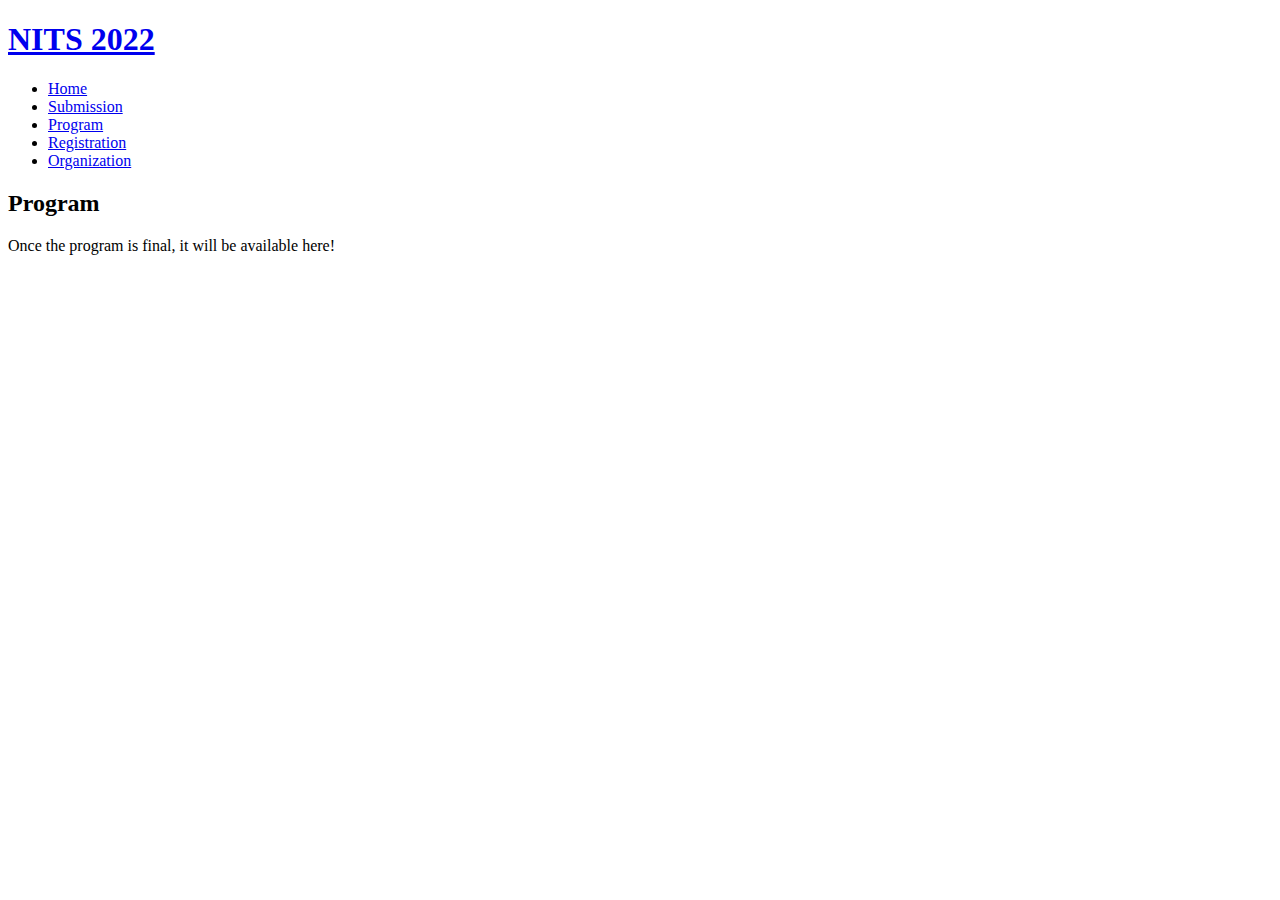
==== program.html @ 784de46d "Update before 1st email" ====
<!DOCTYPE HTML>
<!--
	Arcana by HTML5 UP
	html5up.net | @ajlkn
	Free for personal and commercial use under the CCA 3.0 license (html5up.net/license)
-->


<html>
	<head>
		<title>NITS 2022</title>
		<meta http-equiv="Cache-Control" content="no-cache, no-store, must-revalidate" />
		<meta http-equiv="Pragma" content="no-cache" />
		<meta http-equiv="Expires" content="0" />
		<meta charset="utf-8" />
		<meta name="viewport" content="width=device-width, initial-scale=1, user-scalable=no" />
		<link rel="stylesheet" href="assets/css/main.css" />
		<link rel="icon" href="favicon.ico" type="image/x-icon" />
		<link rel="shortcut icon" href="favicon.ico" type="image/x-icon" />
	</head>
	<body class="is-preload">
		<div id="page-wrapper">

			<!-- Header -->
				<div id="header">

					<!-- Logo -->
						<h1><a href="index.html" id="logo">NITS 2022</a></h1>

					<!-- Nav -->
					<nav id="nav">
							<ul>
								<li><a href="index.html">Home</a></li>
								<li><a href="submission.html">Submission</a></li>
								<li class="current"><a href="program.html">Program</a></li>
								<li><a href="registration.html">Registration</a></li>
								<li><a href="organization.html">Organization</a></li>
							</ul>
						</nav>

				</div>

			<!-- Main -->
				<section class="wrapper style1">
					<div class="container">
						<div id="content">

							<!-- Content -->

								<article>
									<header>
										<h2>Program</h2>
									</header>
									
									<p>Once the program is final, it will be available here!</p>
								</article>

						</div>
					</div>
				</section>

		<!-- Scripts -->
			<script src="assets/js/jquery.min.js"></script>
			<script src="assets/js/jquery.dropotron.min.js"></script>
			<script src="assets/js/browser.min.js"></script>
			<script src="assets/js/breakpoints.min.js"></script>
			<script src="assets/js/util.js"></script>
			<script src="assets/js/main.js"></script>

	</body>
</html>
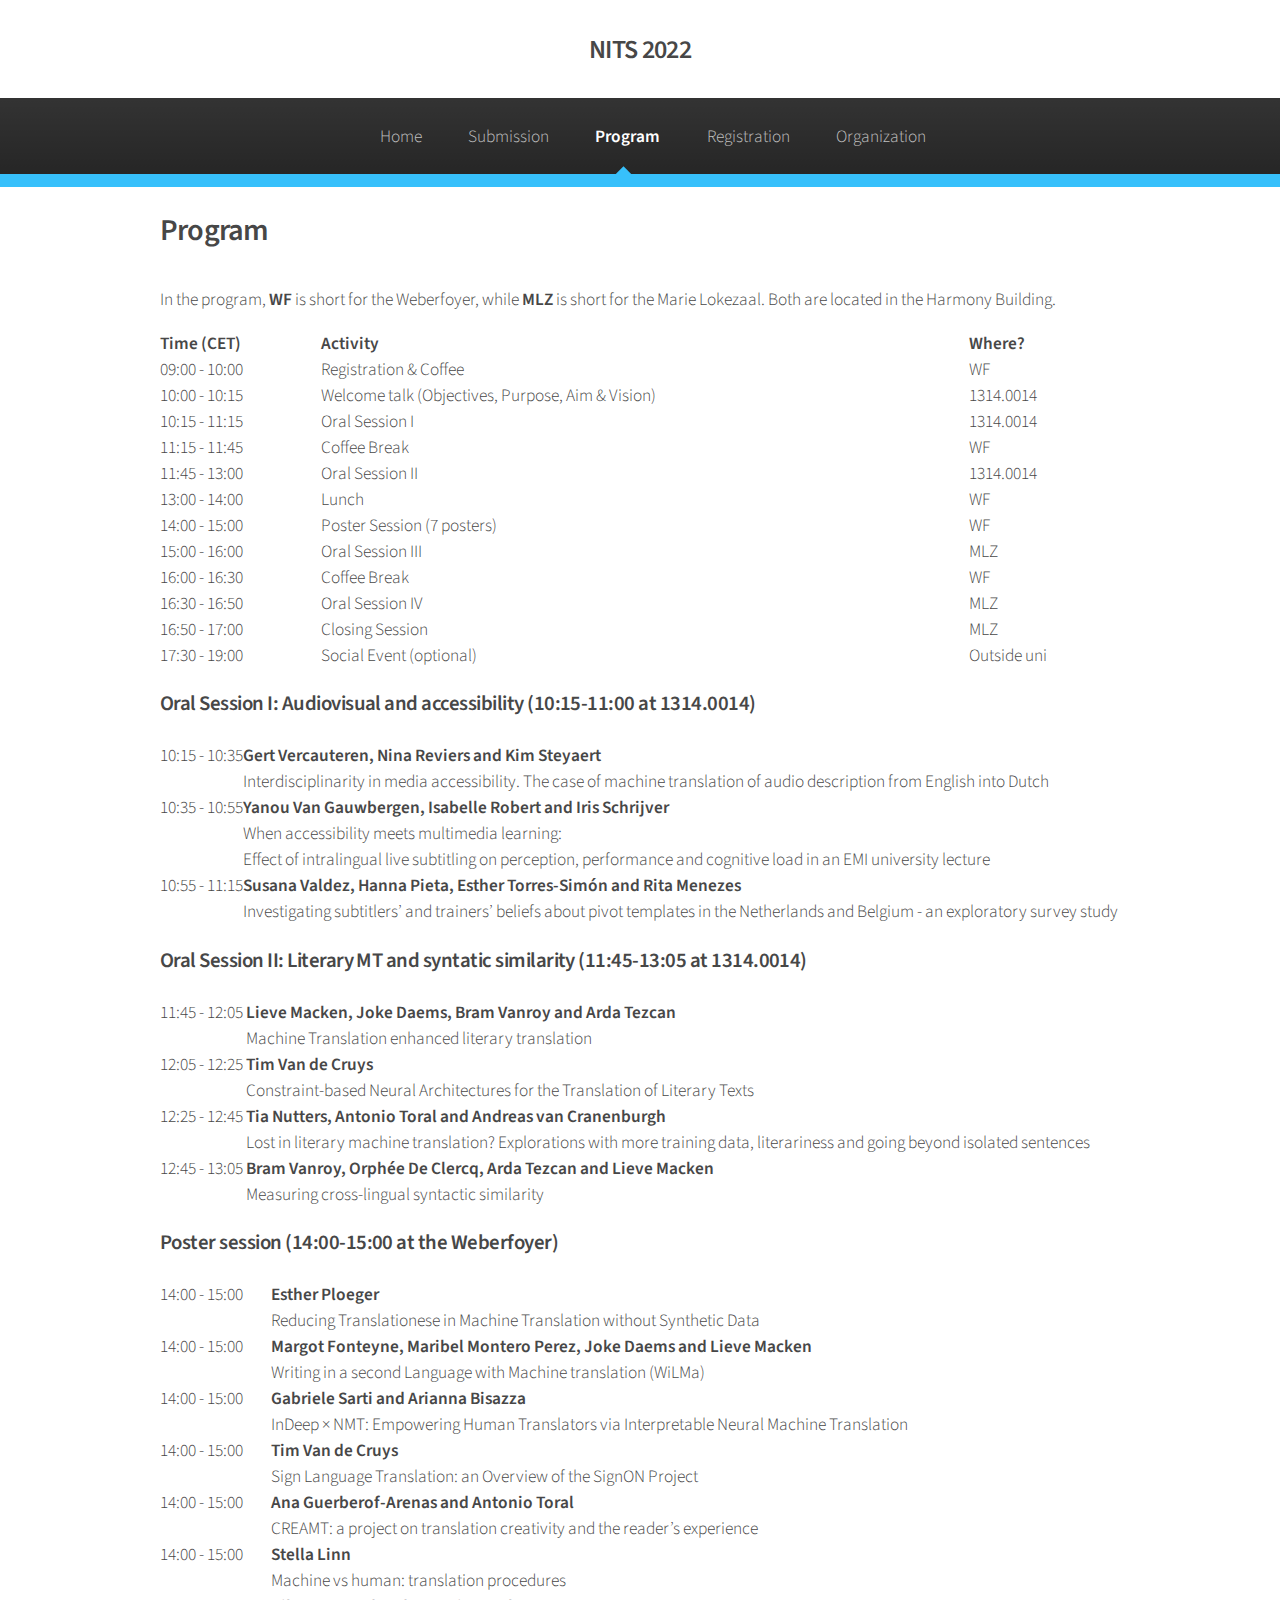
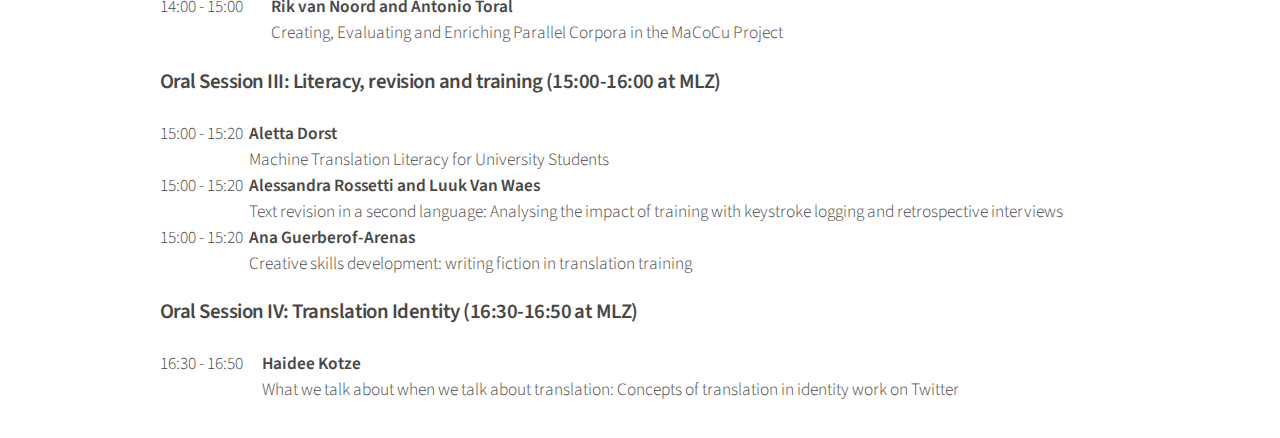
==== commit 7daf08ad: "Added more detailed program" ====
--- a/program.html
+++ b/program.html
@@ -52,7 +52,280 @@
 										<h2>Program</h2>
 									</header>
 									
-									<p>Once the program is final, it will be available here!</p>
+									<p>In the program, <b>WF</b> is short for the Weberfoyer, while <b>MLZ</b> is short for the Marie Lokezaal. Both are located in the Harmony Building.</p>
+									
+									<table>
+									
+									<tr>
+									<td><b>Time (CET)</b></td>
+									<td><b>Activity</b></td>
+									<td><b>Where?</b></td>
+									</tr>
+									
+									<tr>
+									<td>09:00 - 10:00</td>
+									<td>Registration & Coffee</td>
+									<td>WF</td>
+									</tr>
+									
+									<tr>
+									<td>10:00 - 10:15</td>
+									<td>Welcome talk (Objectives, Purpose, Aim & Vision)</td>
+									<td>1314.0014</td>
+									</tr>
+									
+									<tr>
+									<td>10:15 - 11:15</td>
+									<td>Oral Session I</td>
+									<td>1314.0014</td>
+									</tr>
+									
+									<tr>
+									<td>11:15 - 11:45</td>
+									<td>Coffee Break</td>
+									<td>WF</td>
+									</tr>
+									
+									<tr>
+									<td>11:45 - 13:00</td>
+									<td>Oral Session II</td>
+									<td>1314.0014</td>
+									</tr>
+
+									<tr>
+									<td>13:00 - 14:00</td>
+									<td>Lunch</td>
+									<td>WF</td>
+									</tr>
+									
+									<tr>
+									<td>14:00 - 15:00</td>
+									<td>Poster Session (7 posters)</td>
+									<td>WF</td>
+									</tr>
+									
+									<tr>
+									<td>15:00 - 16:00</td>
+									<td>Oral Session III</td>
+									<td>MLZ</td>
+									</tr>
+
+									<tr>
+									<td>16:00 - 16:30</td>
+									<td>Coffee Break</td>
+									<td>WF</td>
+									</tr>
+									
+									<tr>
+									<td>16:30 - 16:50</td>
+									<td>Oral Session IV</td>
+									<td>MLZ</td>
+									</tr>
+									
+									<tr>
+									<td>16:50 - 17:00</td>
+									<td>Closing Session</td>
+									<td>MLZ</td>
+									</tr>
+									
+									<tr>
+									<td>17:30 - 19:00</td>
+									<td>Social Event (optional)</td>
+									<td>Outside uni</td>
+									</tr>
+																																					
+									</table>
+									
+									<h3>Oral Session I: Audiovisual and accessibility (10:15-11:00 at 1314.0014)</h3>
+									<table>
+									
+									<tr>
+									<td>10:15 - 10:35</td>
+									<td><b>Gert Vercauteren, Nina Reviers and Kim Steyaert</b><br>
+									Interdisciplinarity in media accessibility. The case of machine translation of audio description from English into Dutch</td>
+									</tr>
+									
+									<tr>
+									<td>10:35 - 10:55</td>
+									<td>
+									<b>Yanou Van Gauwbergen, Isabelle Robert and Iris Schrijver</b>
+									<br>
+									When accessibility meets multimedia learning:<br> Effect of intralingual live subtitling on perception, performance and cognitive load in an EMI university lecture
+									</td>
+									</tr>
+									
+									<tr>
+									<td>10:55 - 11:15</td>
+									<td>
+									 <b>Susana Valdez, Hanna Pieta, Esther Torres-Simón and Rita Menezes</b>
+									<br>
+									 Investigating subtitlers’ and trainers’ beliefs about pivot templates in the Netherlands and Belgium - an exploratory survey study
+									</td>
+									</tr>
+									
+									</table>
+									
+									<h3>Oral Session II: Literary MT and syntatic similarity (11:45-13:05 at 1314.0014)</h3>
+									
+									<table>
+									
+								    <tr>
+									<td>11:45 - 12:05</td>
+									<td>
+									 <b>Lieve Macken, Joke Daems, Bram Vanroy and Arda Tezcan</b>
+									<br>
+									Machine Translation enhanced literary translation
+									</td>
+									</tr>
+									
+									<tr>
+									<td>12:05 - 12:25</td>
+									<td>
+									<b>Tim Van de Cruys</b>
+									<br>
+									Constraint-based Neural Architectures for the Translation of Literary Texts
+									</td>
+									</tr>									
+									
+									
+									<tr>
+									<td>12:25 - 12:45</td>
+									<td>
+									<b>Tia Nutters, Antonio Toral and Andreas van Cranenburgh</b>
+									<br>
+									Lost in literary machine translation? Explorations with more training data, literariness and going beyond isolated sentences
+									</td>
+									</tr>
+									
+									
+									<tr>
+									<td>12:45 - 13:05</td>
+									<td>
+									<b>Bram Vanroy, Orphée De Clercq, Arda Tezcan and Lieve Macken</b>
+									<br>
+									 Measuring cross-lingual syntactic similarity
+									</td>
+									</tr>
+									
+									</table>
+									
+									<h3>Poster session (14:00-15:00 at the Weberfoyer)</h3>
+									
+									<table>
+									
+									<tr>
+									<td>14:00 - 15:00</td>
+									<td>
+									<b>Esther Ploeger</b>
+									<br>
+									Reducing Translationese in Machine Translation without Synthetic Data
+									</td>
+									</tr>
+									
+									<tr>
+									<td>14:00 - 15:00</td>
+									<td>
+									<b>Margot Fonteyne, Maribel Montero Perez, Joke Daems and Lieve Macken</b>
+									<br>
+									Writing in a second Language with Machine translation (WiLMa)
+									</td>
+									</tr>
+									
+									<tr>
+									<td>14:00 - 15:00</td>
+									<td>
+									<b>Gabriele Sarti and Arianna Bisazza</b>
+									<br>
+									 InDeep × NMT: Empowering Human Translators via Interpretable Neural Machine Translation
+									</td>
+									</tr>
+									
+									<tr>
+									<td>14:00 - 15:00</td>
+									<td>
+									<b> Tim Van de Cruys</b>
+									<br>
+									Sign Language Translation: an Overview of the SignON Project
+									</td>
+									</tr>
+									
+									<tr>
+									<td>14:00 - 15:00</td>
+									<td>
+									<b>Ana Guerberof-Arenas and Antonio Toral</b>
+									<br>
+									 CREAMT: a project on translation creativity and the reader’s experience
+									</td>
+									</tr>
+									
+									<tr>
+									<td>14:00 - 15:00</td>
+									<td>
+									<b>Stella Linn</b>
+									<br>
+									 Machine vs human: translation procedures
+									</td>
+									</tr>
+									
+									<tr>
+									<td>14:00 - 15:00</td>
+									<td>
+									<b>Rik van Noord and Antonio Toral</b>
+									<br>
+									Creating, Evaluating and Enriching Parallel Corpora in the MaCoCu Project
+									</td>
+									</tr>
+									
+									</table>
+									
+									<h3>Oral Session III: Literacy, revision and training (15:00-16:00 at MLZ)</h3>
+									
+									<table>
+									
+									<tr>
+									<td>15:00 - 15:20</td>
+									<td>
+									<b>Aletta Dorst</b>
+									<br>
+									 Machine Translation Literacy for University Students
+									</td>
+									</tr>
+									
+									<tr>
+									<td>15:00 - 15:20</td>
+									<td>
+									<b>Alessandra Rossetti and Luuk Van Waes</b>
+									<br>
+									Text revision in a second language: Analysing the impact of training with keystroke logging and retrospective interviews
+									</td>
+									</tr>
+									
+									<tr>
+									<td>15:00 - 15:20</td>
+									<td>
+									<b> Ana Guerberof-Arenas</b>
+									<br>
+									Creative skills development: writing fiction in translation training
+									</td>
+									</tr>
+									
+									
+									</table>
+									
+									<h3>Oral Session IV: Translation Identity (16:30-16:50 at MLZ)</h3>
+									
+									<table>
+									
+									<tr>
+									<td>16:30 - 16:50</td>
+									<td>
+									<b>Haidee Kotze</b>
+									<br>
+									What we talk about when we talk about translation: Concepts of translation in identity work on Twitter
+									</td>
+									</tr>
+									
+									</table>
 								</article>
 
 						</div>
--- a/assets/css/main.css
+++ b/assets/css/main.css
@@ -0,0 +1,3370 @@
+@import url("fontawesome-all.min.css");
+@import url("https://fonts.googleapis.com/css?family=Source+Sans+Pro:300,300italic,600,600italic");
+
+/*
+	Arcana by HTML5 UP
+	html5up.net | @ajlkn
+	Free for personal and commercial use under the CCA 3.0 license (html5up.net/license)
+*/
+
+html, body, div, span, applet, object,
+iframe, h1, h2, h3, h4, h5, h6, p, blockquote,
+pre, a, abbr, acronym, address, big, cite,
+code, del, dfn, em, img, ins, kbd, q, s, samp,
+small, strike, strong, sub, sup, tt, var, b,
+u, i, center, dl, dt, dd, ol, ul, li, fieldset,
+form, label, legend, table, caption, tbody,
+tfoot, thead, tr, th, article, aside,
+canvas, details, embed, figure, figcaption,
+footer, header, hgroup, menu, nav, output, ruby,
+section, summary, time, mark, audio, video {
+	margin: 0;
+	padding: 0;
+	border: 0;
+	font-size: 100%;
+	font: inherit;
+	vertical-align: baseline;}
+
+td{
+	margin: 0;
+	padding: 0;
+	border: 0;
+	font-size: 100%;
+	font: inherit;
+	text-align: left;
+}
+
+article, aside, details, figcaption, figure,
+footer, header, hgroup, menu, nav, section {
+	display: block;}
+
+body {
+	line-height: 1;
+}
+
+ol, ul {
+	list-style: none;
+}
+
+blockquote, q {
+	quotes: none;
+}
+
+	blockquote:before, blockquote:after, q:before, q:after {
+		content: '';
+		content: none;
+	}
+
+table {
+	border-collapse: collapse;
+	border-spacing: 0;
+}
+
+body {
+	-webkit-text-size-adjust: none;
+}
+
+mark {
+	background-color: transparent;
+	color: inherit;
+}
+
+input::-moz-focus-inner {
+	border: 0;
+	padding: 0;
+}
+
+input, select, textarea {
+	-moz-appearance: none;
+	-webkit-appearance: none;
+	-ms-appearance: none;
+	appearance: none;
+}
+
+/* Basic */
+
+	html {
+		box-sizing: border-box;
+	}
+
+	*, *:before, *:after {
+		box-sizing: inherit;
+	}
+
+	body {
+		background: #f7f7f7 url("images/bg01.png");
+	}
+
+		body.is-preload *, body.is-preload *:before, body.is-preload *:after {
+			-moz-animation: none !important;
+			-webkit-animation: none !important;
+			-ms-animation: none !important;
+			animation: none !important;
+			-moz-transition: none !important;
+			-webkit-transition: none !important;
+			-ms-transition: none !important;
+			transition: none !important;
+		}
+
+	body, input, select, textarea {
+		color: #474747;
+		font-family: 'Source Sans Pro', sans-serif;
+		font-size: 16pt;
+		font-weight: 300;
+		line-height: 1.65em;
+	}
+
+	a {
+		-moz-transition: color 0.2s ease-in-out, border-color 0.2s ease-in-out, opacity 0.2s ease-in-out;
+		-webkit-transition: color 0.2s ease-in-out, border-color 0.2s ease-in-out, opacity 0.2s ease-in-out;
+		-ms-transition: color 0.2s ease-in-out, border-color 0.2s ease-in-out, opacity 0.2s ease-in-out;
+		transition: color 0.2s ease-in-out, border-color 0.2s ease-in-out, opacity 0.2s ease-in-out;
+		color: #37c0fb;
+		text-decoration: none;
+		border-bottom: dotted 1px;
+	}
+
+		a:hover {
+			color: #37c0fb;
+			border-bottom-color: transparent;
+		}
+
+	strong, b {
+		font-weight: 600;
+	}
+
+	em, i {
+		font-style: italic;
+	}
+
+	p, ul, ol, dl, table, blockquote {
+		margin: 0 0 1em 0;
+	}
+
+	h1, h2, h3, h4, h5, h6 {
+		color: inherit;
+		font-weight: 600;
+		line-height: 1.75em;
+		margin-bottom: 1em;
+	}
+
+		h1 a, h2 a, h3 a, h4 a, h5 a, h6 a {
+			color: inherit;
+			text-decoration: none;
+		}
+
+		h1 em, h2 em, h3 em, h4 em, h5 em, h6 em {
+			font-style: normal;
+			font-weight: 300;
+		}
+
+	h2 {
+		font-size: 1.75em;
+		letter-spacing: -0.025em;
+	}
+
+	h3 {
+		font-size: 1.2em;
+		letter-spacing: -0.025em;
+	}
+
+	sub {
+		font-size: 0.8em;
+		position: relative;
+		top: 0.5em;
+	}
+
+	sup {
+		font-size: 0.8em;
+		position: relative;
+		top: -0.5em;
+	}
+
+	hr {
+		border-top: solid 1px #e0e0e0;
+		border: 0;
+		margin-bottom: 1.5em;
+	}
+
+	blockquote {
+		border-left: solid 0.5em #e0e0e0;
+		font-style: italic;
+		padding: 1em 0 1em 2em;
+	}
+
+/* Container */
+
+	.container {
+		margin: 0 auto;
+		max-width: 100%;
+		width: 1400px;
+	}
+
+		@media screen and (max-width: 1680px) {
+
+			.container {
+				width: 1200px;
+			}
+
+		}
+
+		@media screen and (max-width: 1280px) {
+
+			.container {
+				width: 960px;
+			}
+
+		}
+
+		@media screen and (max-width: 980px) {
+
+			.container {
+				width: 95%;
+			}
+
+		}
+
+		@media screen and (max-width: 840px) {
+
+			.container {
+				width: 95%;
+			}
+
+		}
+
+		@media screen and (max-width: 736px) {
+
+			.container {
+				width: 90%;
+			}
+
+		}
+
+		@media screen and (max-width: 480px) {
+
+			.container {
+				width: 100%;
+			}
+
+		}
+
+/* Row */
+
+	.row {
+		display: flex;
+		flex-wrap: wrap;
+		box-sizing: border-box;
+		align-items: stretch;
+	}
+
+		.row > * {
+			box-sizing: border-box;
+		}
+
+		.row.gtr-uniform > * > :last-child {
+			margin-bottom: 0;
+		}
+
+		.row.aln-left {
+			justify-content: flex-start;
+		}
+
+		.row.aln-center {
+			justify-content: center;
+		}
+
+		.row.aln-right {
+			justify-content: flex-end;
+		}
+
+		.row.aln-top {
+			align-items: flex-start;
+		}
+
+		.row.aln-middle {
+			align-items: center;
+		}
+
+		.row.aln-bottom {
+			align-items: flex-end;
+		}
+
+		.row > .imp {
+			order: -1;
+		}
+
+		.row > .col-1 {
+			width: 8.33333%;
+		}
+
+		.row > .off-1 {
+			margin-left: 8.33333%;
+		}
+
+		.row > .col-2 {
+			width: 16.66667%;
+		}
+
+		.row > .off-2 {
+			margin-left: 16.66667%;
+		}
+
+		.row > .col-3 {
+			width: 25%;
+		}
+
+		.row > .off-3 {
+			margin-left: 25%;
+		}
+
+		.row > .col-4 {
+			width: 33.33333%;
+		}
+
+		.row > .off-4 {
+			margin-left: 33.33333%;
+		}
+
+		.row > .col-5 {
+			width: 41.66667%;
+		}
+
+		.row > .off-5 {
+			margin-left: 41.66667%;
+		}
+
+		.row > .col-6 {
+			width: 50%;
+		}
+
+		.row > .off-6 {
+			margin-left: 50%;
+		}
+
+		.row > .col-7 {
+			width: 58.33333%;
+		}
+
+		.row > .off-7 {
+			margin-left: 58.33333%;
+		}
+
+		.row > .col-8 {
+			width: 66.66667%;
+		}
+
+		.row > .off-8 {
+			margin-left: 66.66667%;
+		}
+
+		.row > .col-9 {
+			width: 75%;
+		}
+
+		.row > .off-9 {
+			margin-left: 75%;
+		}
+
+		.row > .col-10 {
+			width: 83.33333%;
+		}
+
+		.row > .off-10 {
+			margin-left: 83.33333%;
+		}
+
+		.row > .col-11 {
+			width: 91.66667%;
+		}
+
+		.row > .off-11 {
+			margin-left: 91.66667%;
+		}
+
+		.row > .col-12 {
+			width: 100%;
+		}
+
+		.row > .off-12 {
+			margin-left: 100%;
+		}
+
+		.row.gtr-0 {
+			margin-top: 0px;
+			margin-left: 0px;
+		}
+
+			.row.gtr-0 > * {
+				padding: 0px 0 0 0px;
+			}
+
+			.row.gtr-0.gtr-uniform {
+				margin-top: 0px;
+			}
+
+				.row.gtr-0.gtr-uniform > * {
+					padding-top: 0px;
+				}
+
+		.row.gtr-25 {
+			margin-top: -12.5px;
+			margin-left: -12.5px;
+		}
+
+			.row.gtr-25 > * {
+				padding: 12.5px 0 0 12.5px;
+			}
+
+			.row.gtr-25.gtr-uniform {
+				margin-top: -12.5px;
+			}
+
+				.row.gtr-25.gtr-uniform > * {
+					padding-top: 12.5px;
+				}
+
+		.row.gtr-50 {
+			margin-top: -25px;
+			margin-left: -25px;
+		}
+
+			.row.gtr-50 > * {
+				padding: 25px 0 0 25px;
+			}
+
+			.row.gtr-50.gtr-uniform {
+				margin-top: -25px;
+			}
+
+				.row.gtr-50.gtr-uniform > * {
+					padding-top: 25px;
+				}
+
+		.row {
+			margin-top: -50px;
+			margin-left: -50px;
+		}
+
+			.row > * {
+				padding: 50px 0 0 50px;
+			}
+
+			.row.gtr-uniform {
+				margin-top: -50px;
+			}
+
+				.row.gtr-uniform > * {
+					padding-top: 50px;
+				}
+
+		.row.gtr-150 {
+			margin-top: -75px;
+			margin-left: -75px;
+		}
+
+			.row.gtr-150 > * {
+				padding: 75px 0 0 75px;
+			}
+
+			.row.gtr-150.gtr-uniform {
+				margin-top: -75px;
+			}
+
+				.row.gtr-150.gtr-uniform > * {
+					padding-top: 75px;
+				}
+
+		.row.gtr-200 {
+			margin-top: -100px;
+			margin-left: -100px;
+		}
+
+			.row.gtr-200 > * {
+				padding: 100px 0 0 100px;
+			}
+
+			.row.gtr-200.gtr-uniform {
+				margin-top: -100px;
+			}
+
+				.row.gtr-200.gtr-uniform > * {
+					padding-top: 100px;
+				}
+
+		@media screen and (max-width: 1680px) {
+
+			.row {
+				display: flex;
+				flex-wrap: wrap;
+				box-sizing: border-box;
+				align-items: stretch;
+			}
+
+				.row > * {
+					box-sizing: border-box;
+				}
+
+				.row.gtr-uniform > * > :last-child {
+					margin-bottom: 0;
+				}
+
+				.row.aln-left {
+					justify-content: flex-start;
+				}
+
+				.row.aln-center {
+					justify-content: center;
+				}
+
+				.row.aln-right {
+					justify-content: flex-end;
+				}
+
+				.row.aln-top {
+					align-items: flex-start;
+				}
+
+				.row.aln-middle {
+					align-items: center;
+				}
+
+				.row.aln-bottom {
+					align-items: flex-end;
+				}
+
+				.row > .imp-wide {
+					order: -1;
+				}
+
+				.row > .col-1-wide {
+					width: 8.33333%;
+				}
+
+				.row > .off-1-wide {
+					margin-left: 8.33333%;
+				}
+
+				.row > .col-2-wide {
+					width: 16.66667%;
+				}
+
+				.row > .off-2-wide {
+					margin-left: 16.66667%;
+				}
+
+				.row > .col-3-wide {
+					width: 25%;
+				}
+
+				.row > .off-3-wide {
+					margin-left: 25%;
+				}
+
+				.row > .col-4-wide {
+					width: 33.33333%;
+				}
+
+				.row > .off-4-wide {
+					margin-left: 33.33333%;
+				}
+
+				.row > .col-5-wide {
+					width: 41.66667%;
+				}
+
+				.row > .off-5-wide {
+					margin-left: 41.66667%;
+				}
+
+				.row > .col-6-wide {
+					width: 50%;
+				}
+
+				.row > .off-6-wide {
+					margin-left: 50%;
+				}
+
+				.row > .col-7-wide {
+					width: 58.33333%;
+				}
+
+				.row > .off-7-wide {
+					margin-left: 58.33333%;
+				}
+
+				.row > .col-8-wide {
+					width: 66.66667%;
+				}
+
+				.row > .off-8-wide {
+					margin-left: 66.66667%;
+				}
+
+				.row > .col-9-wide {
+					width: 75%;
+				}
+
+				.row > .off-9-wide {
+					margin-left: 75%;
+				}
+
+				.row > .col-10-wide {
+					width: 83.33333%;
+				}
+
+				.row > .off-10-wide {
+					margin-left: 83.33333%;
+				}
+
+				.row > .col-11-wide {
+					width: 91.66667%;
+				}
+
+				.row > .off-11-wide {
+					margin-left: 91.66667%;
+				}
+
+				.row > .col-12-wide {
+					width: 100%;
+				}
+
+				.row > .off-12-wide {
+					margin-left: 100%;
+				}
+
+				.row.gtr-0 {
+					margin-top: 0px;
+					margin-left: 0px;
+				}
+
+					.row.gtr-0 > * {
+						padding: 0px 0 0 0px;
+					}
+
+					.row.gtr-0.gtr-uniform {
+						margin-top: 0px;
+					}
+
+						.row.gtr-0.gtr-uniform > * {
+							padding-top: 0px;
+						}
+
+				.row.gtr-25 {
+					margin-top: -10px;
+					margin-left: -10px;
+				}
+
+					.row.gtr-25 > * {
+						padding: 10px 0 0 10px;
+					}
+
+					.row.gtr-25.gtr-uniform {
+						margin-top: -10px;
+					}
+
+						.row.gtr-25.gtr-uniform > * {
+							padding-top: 10px;
+						}
+
+				.row.gtr-50 {
+					margin-top: -20px;
+					margin-left: -20px;
+				}
+
+					.row.gtr-50 > * {
+						padding: 20px 0 0 20px;
+					}
+
+					.row.gtr-50.gtr-uniform {
+						margin-top: -20px;
+					}
+
+						.row.gtr-50.gtr-uniform > * {
+							padding-top: 20px;
+						}
+
+				.row {
+					margin-top: -40px;
+					margin-left: -40px;
+				}
+
+					.row > * {
+						padding: 40px 0 0 40px;
+					}
+
+					.row.gtr-uniform {
+						margin-top: -40px;
+					}
+
+						.row.gtr-uniform > * {
+							padding-top: 40px;
+						}
+
+				.row.gtr-150 {
+					margin-top: -60px;
+					margin-left: -60px;
+				}
+
+					.row.gtr-150 > * {
+						padding: 60px 0 0 60px;
+					}
+
+					.row.gtr-150.gtr-uniform {
+						margin-top: -60px;
+					}
+
+						.row.gtr-150.gtr-uniform > * {
+							padding-top: 60px;
+						}
+
+				.row.gtr-200 {
+					margin-top: -80px;
+					margin-left: -80px;
+				}
+
+					.row.gtr-200 > * {
+						padding: 80px 0 0 80px;
+					}
+
+					.row.gtr-200.gtr-uniform {
+						margin-top: -80px;
+					}
+
+						.row.gtr-200.gtr-uniform > * {
+							padding-top: 80px;
+						}
+
+		}
+
+		@media screen and (max-width: 1280px) {
+
+			.row {
+				display: flex;
+				flex-wrap: wrap;
+				box-sizing: border-box;
+				align-items: stretch;
+			}
+
+				.row > * {
+					box-sizing: border-box;
+				}
+
+				.row.gtr-uniform > * > :last-child {
+					margin-bottom: 0;
+				}
+
+				.row.aln-left {
+					justify-content: flex-start;
+				}
+
+				.row.aln-center {
+					justify-content: center;
+				}
+
+				.row.aln-right {
+					justify-content: flex-end;
+				}
+
+				.row.aln-top {
+					align-items: flex-start;
+				}
+
+				.row.aln-middle {
+					align-items: center;
+				}
+
+				.row.aln-bottom {
+					align-items: flex-end;
+				}
+
+				.row > .imp-normal {
+					order: -1;
+				}
+
+				.row > .col-1-normal {
+					width: 8.33333%;
+				}
+
+				.row > .off-1-normal {
+					margin-left: 8.33333%;
+				}
+
+				.row > .col-2-normal {
+					width: 16.66667%;
+				}
+
+				.row > .off-2-normal {
+					margin-left: 16.66667%;
+				}
+
+				.row > .col-3-normal {
+					width: 25%;
+				}
+
+				.row > .off-3-normal {
+					margin-left: 25%;
+				}
+
+				.row > .col-4-normal {
+					width: 33.33333%;
+				}
+
+				.row > .off-4-normal {
+					margin-left: 33.33333%;
+				}
+
+				.row > .col-5-normal {
+					width: 41.66667%;
+				}
+
+				.row > .off-5-normal {
+					margin-left: 41.66667%;
+				}
+
+				.row > .col-6-normal {
+					width: 50%;
+				}
+
+				.row > .off-6-normal {
+					margin-left: 50%;
+				}
+
+				.row > .col-7-normal {
+					width: 58.33333%;
+				}
+
+				.row > .off-7-normal {
+					margin-left: 58.33333%;
+				}
+
+				.row > .col-8-normal {
+					width: 66.66667%;
+				}
+
+				.row > .off-8-normal {
+					margin-left: 66.66667%;
+				}
+
+				.row > .col-9-normal {
+					width: 75%;
+				}
+
+				.row > .off-9-normal {
+					margin-left: 75%;
+				}
+
+				.row > .col-10-normal {
+					width: 83.33333%;
+				}
+
+				.row > .off-10-normal {
+					margin-left: 83.33333%;
+				}
+
+				.row > .col-11-normal {
+					width: 91.66667%;
+				}
+
+				.row > .off-11-normal {
+					margin-left: 91.66667%;
+				}
+
+				.row > .col-12-normal {
+					width: 100%;
+				}
+
+				.row > .off-12-normal {
+					margin-left: 100%;
+				}
+
+				.row.gtr-0 {
+					margin-top: 0px;
+					margin-left: 0px;
+				}
+
+					.row.gtr-0 > * {
+						padding: 0px 0 0 0px;
+					}
+
+					.row.gtr-0.gtr-uniform {
+						margin-top: 0px;
+					}
+
+						.row.gtr-0.gtr-uniform > * {
+							padding-top: 0px;
+						}
+
+				.row.gtr-25 {
+					margin-top: -7.5px;
+					margin-left: -7.5px;
+				}
+
+					.row.gtr-25 > * {
+						padding: 7.5px 0 0 7.5px;
+					}
+
+					.row.gtr-25.gtr-uniform {
+						margin-top: -7.5px;
+					}
+
+						.row.gtr-25.gtr-uniform > * {
+							padding-top: 7.5px;
+						}
+
+				.row.gtr-50 {
+					margin-top: -15px;
+					margin-left: -15px;
+				}
+
+					.row.gtr-50 > * {
+						padding: 15px 0 0 15px;
+					}
+
+					.row.gtr-50.gtr-uniform {
+						margin-top: -15px;
+					}
+
+						.row.gtr-50.gtr-uniform > * {
+							padding-top: 15px;
+						}
+
+				.row {
+					margin-top: -30px;
+					margin-left: -30px;
+				}
+
+					.row > * {
+						padding: 30px 0 0 30px;
+					}
+
+					.row.gtr-uniform {
+						margin-top: -30px;
+					}
+
+						.row.gtr-uniform > * {
+							padding-top: 30px;
+						}
+
+				.row.gtr-150 {
+					margin-top: -45px;
+					margin-left: -45px;
+				}
+
+					.row.gtr-150 > * {
+						padding: 45px 0 0 45px;
+					}
+
+					.row.gtr-150.gtr-uniform {
+						margin-top: -45px;
+					}
+
+						.row.gtr-150.gtr-uniform > * {
+							padding-top: 45px;
+						}
+
+				.row.gtr-200 {
+					margin-top: -60px;
+					margin-left: -60px;
+				}
+
+					.row.gtr-200 > * {
+						padding: 60px 0 0 60px;
+					}
+
+					.row.gtr-200.gtr-uniform {
+						margin-top: -60px;
+					}
+
+						.row.gtr-200.gtr-uniform > * {
+							padding-top: 60px;
+						}
+
+		}
+
+		@media screen and (max-width: 980px) {
+
+			.row {
+				display: flex;
+				flex-wrap: wrap;
+				box-sizing: border-box;
+				align-items: stretch;
+			}
+
+				.row > * {
+					box-sizing: border-box;
+				}
+
+				.row.gtr-uniform > * > :last-child {
+					margin-bottom: 0;
+				}
+
+				.row.aln-left {
+					justify-content: flex-start;
+				}
+
+				.row.aln-center {
+					justify-content: center;
+				}
+
+				.row.aln-right {
+					justify-content: flex-end;
+				}
+
+				.row.aln-top {
+					align-items: flex-start;
+				}
+
+				.row.aln-middle {
+					align-items: center;
+				}
+
+				.row.aln-bottom {
+					align-items: flex-end;
+				}
+
+				.row > .imp-narrow {
+					order: -1;
+				}
+
+				.row > .col-1-narrow {
+					width: 8.33333%;
+				}
+
+				.row > .off-1-narrow {
+					margin-left: 8.33333%;
+				}
+
+				.row > .col-2-narrow {
+					width: 16.66667%;
+				}
+
+				.row > .off-2-narrow {
+					margin-left: 16.66667%;
+				}
+
+				.row > .col-3-narrow {
+					width: 25%;
+				}
+
+				.row > .off-3-narrow {
+					margin-left: 25%;
+				}
+
+				.row > .col-4-narrow {
+					width: 33.33333%;
+				}
+
+				.row > .off-4-narrow {
+					margin-left: 33.33333%;
+				}
+
+				.row > .col-5-narrow {
+					width: 41.66667%;
+				}
+
+				.row > .off-5-narrow {
+					margin-left: 41.66667%;
+				}
+
+				.row > .col-6-narrow {
+					width: 50%;
+				}
+
+				.row > .off-6-narrow {
+					margin-left: 50%;
+				}
+
+				.row > .col-7-narrow {
+					width: 58.33333%;
+				}
+
+				.row > .off-7-narrow {
+					margin-left: 58.33333%;
+				}
+
+				.row > .col-8-narrow {
+					width: 66.66667%;
+				}
+
+				.row > .off-8-narrow {
+					margin-left: 66.66667%;
+				}
+
+				.row > .col-9-narrow {
+					width: 75%;
+				}
+
+				.row > .off-9-narrow {
+					margin-left: 75%;
+				}
+
+				.row > .col-10-narrow {
+					width: 83.33333%;
+				}
+
+				.row > .off-10-narrow {
+					margin-left: 83.33333%;
+				}
+
+				.row > .col-11-narrow {
+					width: 91.66667%;
+				}
+
+				.row > .off-11-narrow {
+					margin-left: 91.66667%;
+				}
+
+				.row > .col-12-narrow {
+					width: 100%;
+				}
+
+				.row > .off-12-narrow {
+					margin-left: 100%;
+				}
+
+				.row.gtr-0 {
+					margin-top: 0px;
+					margin-left: 0px;
+				}
+
+					.row.gtr-0 > * {
+						padding: 0px 0 0 0px;
+					}
+
+					.row.gtr-0.gtr-uniform {
+						margin-top: 0px;
+					}
+
+						.row.gtr-0.gtr-uniform > * {
+							padding-top: 0px;
+						}
+
+				.row.gtr-25 {
+					margin-top: -7.5px;
+					margin-left: -7.5px;
+				}
+
+					.row.gtr-25 > * {
+						padding: 7.5px 0 0 7.5px;
+					}
+
+					.row.gtr-25.gtr-uniform {
+						margin-top: -7.5px;
+					}
+
+						.row.gtr-25.gtr-uniform > * {
+							padding-top: 7.5px;
+						}
+
+				.row.gtr-50 {
+					margin-top: -15px;
+					margin-left: -15px;
+				}
+
+					.row.gtr-50 > * {
+						padding: 15px 0 0 15px;
+					}
+
+					.row.gtr-50.gtr-uniform {
+						margin-top: -15px;
+					}
+
+						.row.gtr-50.gtr-uniform > * {
+							padding-top: 15px;
+						}
+
+				.row {
+					margin-top: -30px;
+					margin-left: -30px;
+				}
+
+					.row > * {
+						padding: 30px 0 0 30px;
+					}
+
+					.row.gtr-uniform {
+						margin-top: -30px;
+					}
+
+						.row.gtr-uniform > * {
+							padding-top: 30px;
+						}
+
+				.row.gtr-150 {
+					margin-top: -45px;
+					margin-left: -45px;
+				}
+
+					.row.gtr-150 > * {
+						padding: 45px 0 0 45px;
+					}
+
+					.row.gtr-150.gtr-uniform {
+						margin-top: -45px;
+					}
+
+						.row.gtr-150.gtr-uniform > * {
+							padding-top: 45px;
+						}
+
+				.row.gtr-200 {
+					margin-top: -60px;
+					margin-left: -60px;
+				}
+
+					.row.gtr-200 > * {
+						padding: 60px 0 0 60px;
+					}
+
+					.row.gtr-200.gtr-uniform {
+						margin-top: -60px;
+					}
+
+						.row.gtr-200.gtr-uniform > * {
+							padding-top: 60px;
+						}
+
+		}
+
+		@media screen and (max-width: 840px) {
+
+			.row {
+				display: flex;
+				flex-wrap: wrap;
+				box-sizing: border-box;
+				align-items: stretch;
+			}
+
+				.row > * {
+					box-sizing: border-box;
+				}
+
+				.row.gtr-uniform > * > :last-child {
+					margin-bottom: 0;
+				}
+
+				.row.aln-left {
+					justify-content: flex-start;
+				}
+
+				.row.aln-center {
+					justify-content: center;
+				}
+
+				.row.aln-right {
+					justify-content: flex-end;
+				}
+
+				.row.aln-top {
+					align-items: flex-start;
+				}
+
+				.row.aln-middle {
+					align-items: center;
+				}
+
+				.row.aln-bottom {
+					align-items: flex-end;
+				}
+
+				.row > .imp-narrower {
+					order: -1;
+				}
+
+				.row > .col-1-narrower {
+					width: 8.33333%;
+				}
+
+				.row > .off-1-narrower {
+					margin-left: 8.33333%;
+				}
+
+				.row > .col-2-narrower {
+					width: 16.66667%;
+				}
+
+				.row > .off-2-narrower {
+					margin-left: 16.66667%;
+				}
+
+				.row > .col-3-narrower {
+					width: 25%;
+				}
+
+				.row > .off-3-narrower {
+					margin-left: 25%;
+				}
+
+				.row > .col-4-narrower {
+					width: 33.33333%;
+				}
+
+				.row > .off-4-narrower {
+					margin-left: 33.33333%;
+				}
+
+				.row > .col-5-narrower {
+					width: 41.66667%;
+				}
+
+				.row > .off-5-narrower {
+					margin-left: 41.66667%;
+				}
+
+				.row > .col-6-narrower {
+					width: 50%;
+				}
+
+				.row > .off-6-narrower {
+					margin-left: 50%;
+				}
+
+				.row > .col-7-narrower {
+					width: 58.33333%;
+				}
+
+				.row > .off-7-narrower {
+					margin-left: 58.33333%;
+				}
+
+				.row > .col-8-narrower {
+					width: 66.66667%;
+				}
+
+				.row > .off-8-narrower {
+					margin-left: 66.66667%;
+				}
+
+				.row > .col-9-narrower {
+					width: 75%;
+				}
+
+				.row > .off-9-narrower {
+					margin-left: 75%;
+				}
+
+				.row > .col-10-narrower {
+					width: 83.33333%;
+				}
+
+				.row > .off-10-narrower {
+					margin-left: 83.33333%;
+				}
+
+				.row > .col-11-narrower {
+					width: 91.66667%;
+				}
+
+				.row > .off-11-narrower {
+					margin-left: 91.66667%;
+				}
+
+				.row > .col-12-narrower {
+					width: 100%;
+				}
+
+				.row > .off-12-narrower {
+					margin-left: 100%;
+				}
+
+				.row.gtr-0 {
+					margin-top: 0px;
+					margin-left: 0px;
+				}
+
+					.row.gtr-0 > * {
+						padding: 0px 0 0 0px;
+					}
+
+					.row.gtr-0.gtr-uniform {
+						margin-top: 0px;
+					}
+
+						.row.gtr-0.gtr-uniform > * {
+							padding-top: 0px;
+						}
+
+				.row.gtr-25 {
+					margin-top: -7.5px;
+					margin-left: -7.5px;
+				}
+
+					.row.gtr-25 > * {
+						padding: 7.5px 0 0 7.5px;
+					}
+
+					.row.gtr-25.gtr-uniform {
+						margin-top: -7.5px;
+					}
+
+						.row.gtr-25.gtr-uniform > * {
+							padding-top: 7.5px;
+						}
+
+				.row.gtr-50 {
+					margin-top: -15px;
+					margin-left: -15px;
+				}
+
+					.row.gtr-50 > * {
+						padding: 15px 0 0 15px;
+					}
+
+					.row.gtr-50.gtr-uniform {
+						margin-top: -15px;
+					}
+
+						.row.gtr-50.gtr-uniform > * {
+							padding-top: 15px;
+						}
+
+				.row {
+					margin-top: -30px;
+					margin-left: -30px;
+				}
+
+					.row > * {
+						padding: 30px 0 0 30px;
+					}
+
+					.row.gtr-uniform {
+						margin-top: -30px;
+					}
+
+						.row.gtr-uniform > * {
+							padding-top: 30px;
+						}
+
+				.row.gtr-150 {
+					margin-top: -45px;
+					margin-left: -45px;
+				}
+
+					.row.gtr-150 > * {
+						padding: 45px 0 0 45px;
+					}
+
+					.row.gtr-150.gtr-uniform {
+						margin-top: -45px;
+					}
+
+						.row.gtr-150.gtr-uniform > * {
+							padding-top: 45px;
+						}
+
+				.row.gtr-200 {
+					margin-top: -60px;
+					margin-left: -60px;
+				}
+
+					.row.gtr-200 > * {
+						padding: 60px 0 0 60px;
+					}
+
+					.row.gtr-200.gtr-uniform {
+						margin-top: -60px;
+					}
+
+						.row.gtr-200.gtr-uniform > * {
+							padding-top: 60px;
+						}
+
+		}
+
+		@media screen and (max-width: 736px) {
+
+			.row {
+				display: flex;
+				flex-wrap: wrap;
+				box-sizing: border-box;
+				align-items: stretch;
+			}
+
+				.row > * {
+					box-sizing: border-box;
+				}
+
+				.row.gtr-uniform > * > :last-child {
+					margin-bottom: 0;
+				}
+
+				.row.aln-left {
+					justify-content: flex-start;
+				}
+
+				.row.aln-center {
+					justify-content: center;
+				}
+
+				.row.aln-right {
+					justify-content: flex-end;
+				}
+
+				.row.aln-top {
+					align-items: flex-start;
+				}
+
+				.row.aln-middle {
+					align-items: center;
+				}
+
+				.row.aln-bottom {
+					align-items: flex-end;
+				}
+
+				.row > .imp-mobile {
+					order: -1;
+				}
+
+				.row > .col-1-mobile {
+					width: 8.33333%;
+				}
+
+				.row > .off-1-mobile {
+					margin-left: 8.33333%;
+				}
+
+				.row > .col-2-mobile {
+					width: 16.66667%;
+				}
+
+				.row > .off-2-mobile {
+					margin-left: 16.66667%;
+				}
+
+				.row > .col-3-mobile {
+					width: 25%;
+				}
+
+				.row > .off-3-mobile {
+					margin-left: 25%;
+				}
+
+				.row > .col-4-mobile {
+					width: 33.33333%;
+				}
+
+				.row > .off-4-mobile {
+					margin-left: 33.33333%;
+				}
+
+				.row > .col-5-mobile {
+					width: 41.66667%;
+				}
+
+				.row > .off-5-mobile {
+					margin-left: 41.66667%;
+				}
+
+				.row > .col-6-mobile {
+					width: 50%;
+				}
+
+				.row > .off-6-mobile {
+					margin-left: 50%;
+				}
+
+				.row > .col-7-mobile {
+					width: 58.33333%;
+				}
+
+				.row > .off-7-mobile {
+					margin-left: 58.33333%;
+				}
+
+				.row > .col-8-mobile {
+					width: 66.66667%;
+				}
+
+				.row > .off-8-mobile {
+					margin-left: 66.66667%;
+				}
+
+				.row > .col-9-mobile {
+					width: 75%;
+				}
+
+				.row > .off-9-mobile {
+					margin-left: 75%;
+				}
+
+				.row > .col-10-mobile {
+					width: 83.33333%;
+				}
+
+				.row > .off-10-mobile {
+					margin-left: 83.33333%;
+				}
+
+				.row > .col-11-mobile {
+					width: 91.66667%;
+				}
+
+				.row > .off-11-mobile {
+					margin-left: 91.66667%;
+				}
+
+				.row > .col-12-mobile {
+					width: 100%;
+				}
+
+				.row > .off-12-mobile {
+					margin-left: 100%;
+				}
+
+				.row.gtr-0 {
+					margin-top: 0px;
+					margin-left: 0px;
+				}
+
+					.row.gtr-0 > * {
+						padding: 0px 0 0 0px;
+					}
+
+					.row.gtr-0.gtr-uniform {
+						margin-top: 0px;
+					}
+
+						.row.gtr-0.gtr-uniform > * {
+							padding-top: 0px;
+						}
+
+				.row.gtr-25 {
+					margin-top: -5px;
+					margin-left: -5px;
+				}
+
+					.row.gtr-25 > * {
+						padding: 5px 0 0 5px;
+					}
+
+					.row.gtr-25.gtr-uniform {
+						margin-top: -5px;
+					}
+
+						.row.gtr-25.gtr-uniform > * {
+							padding-top: 5px;
+						}
+
+				.row.gtr-50 {
+					margin-top: -10px;
+					margin-left: -10px;
+				}
+
+					.row.gtr-50 > * {
+						padding: 10px 0 0 10px;
+					}
+
+					.row.gtr-50.gtr-uniform {
+						margin-top: -10px;
+					}
+
+						.row.gtr-50.gtr-uniform > * {
+							padding-top: 10px;
+						}
+
+				.row {
+					margin-top: -20px;
+					margin-left: -20px;
+				}
+
+					.row > * {
+						padding: 20px 0 0 20px;
+					}
+
+					.row.gtr-uniform {
+						margin-top: -20px;
+					}
+
+						.row.gtr-uniform > * {
+							padding-top: 20px;
+						}
+
+				.row.gtr-150 {
+					margin-top: -30px;
+					margin-left: -30px;
+				}
+
+					.row.gtr-150 > * {
+						padding: 30px 0 0 30px;
+					}
+
+					.row.gtr-150.gtr-uniform {
+						margin-top: -30px;
+					}
+
+						.row.gtr-150.gtr-uniform > * {
+							padding-top: 30px;
+						}
+
+				.row.gtr-200 {
+					margin-top: -40px;
+					margin-left: -40px;
+				}
+
+					.row.gtr-200 > * {
+						padding: 40px 0 0 40px;
+					}
+
+					.row.gtr-200.gtr-uniform {
+						margin-top: -40px;
+					}
+
+						.row.gtr-200.gtr-uniform > * {
+							padding-top: 40px;
+						}
+
+		}
+
+		@media screen and (max-width: 480px) {
+
+			.row {
+				display: flex;
+				flex-wrap: wrap;
+				box-sizing: border-box;
+				align-items: stretch;
+			}
+
+				.row > * {
+					box-sizing: border-box;
+				}
+
+				.row.gtr-uniform > * > :last-child {
+					margin-bottom: 0;
+				}
+
+				.row.aln-left {
+					justify-content: flex-start;
+				}
+
+				.row.aln-center {
+					justify-content: center;
+				}
+
+				.row.aln-right {
+					justify-content: flex-end;
+				}
+
+				.row.aln-top {
+					align-items: flex-start;
+				}
+
+				.row.aln-middle {
+					align-items: center;
+				}
+
+				.row.aln-bottom {
+					align-items: flex-end;
+				}
+
+				.row > .imp-mobilep {
+					order: -1;
+				}
+
+				.row > .col-1-mobilep {
+					width: 8.33333%;
+				}
+
+				.row > .off-1-mobilep {
+					margin-left: 8.33333%;
+				}
+
+				.row > .col-2-mobilep {
+					width: 16.66667%;
+				}
+
+				.row > .off-2-mobilep {
+					margin-left: 16.66667%;
+				}
+
+				.row > .col-3-mobilep {
+					width: 25%;
+				}
+
+				.row > .off-3-mobilep {
+					margin-left: 25%;
+				}
+
+				.row > .col-4-mobilep {
+					width: 33.33333%;
+				}
+
+				.row > .off-4-mobilep {
+					margin-left: 33.33333%;
+				}
+
+				.row > .col-5-mobilep {
+					width: 41.66667%;
+				}
+
+				.row > .off-5-mobilep {
+					margin-left: 41.66667%;
+				}
+
+				.row > .col-6-mobilep {
+					width: 50%;
+				}
+
+				.row > .off-6-mobilep {
+					margin-left: 50%;
+				}
+
+				.row > .col-7-mobilep {
+					width: 58.33333%;
+				}
+
+				.row > .off-7-mobilep {
+					margin-left: 58.33333%;
+				}
+
+				.row > .col-8-mobilep {
+					width: 66.66667%;
+				}
+
+				.row > .off-8-mobilep {
+					margin-left: 66.66667%;
+				}
+
+				.row > .col-9-mobilep {
+					width: 75%;
+				}
+
+				.row > .off-9-mobilep {
+					margin-left: 75%;
+				}
+
+				.row > .col-10-mobilep {
+					width: 83.33333%;
+				}
+
+				.row > .off-10-mobilep {
+					margin-left: 83.33333%;
+				}
+
+				.row > .col-11-mobilep {
+					width: 91.66667%;
+				}
+
+				.row > .off-11-mobilep {
+					margin-left: 91.66667%;
+				}
+
+				.row > .col-12-mobilep {
+					width: 100%;
+				}
+
+				.row > .off-12-mobilep {
+					margin-left: 100%;
+				}
+
+				.row.gtr-0 {
+					margin-top: 0px;
+					margin-left: 0px;
+				}
+
+					.row.gtr-0 > * {
+						padding: 0px 0 0 0px;
+					}
+
+					.row.gtr-0.gtr-uniform {
+						margin-top: 0px;
+					}
+
+						.row.gtr-0.gtr-uniform > * {
+							padding-top: 0px;
+						}
+
+				.row.gtr-25 {
+					margin-top: -5px;
+					margin-left: -5px;
+				}
+
+					.row.gtr-25 > * {
+						padding: 5px 0 0 5px;
+					}
+
+					.row.gtr-25.gtr-uniform {
+						margin-top: -5px;
+					}
+
+						.row.gtr-25.gtr-uniform > * {
+							padding-top: 5px;
+						}
+
+				.row.gtr-50 {
+					margin-top: -10px;
+					margin-left: -10px;
+				}
+
+					.row.gtr-50 > * {
+						padding: 10px 0 0 10px;
+					}
+
+					.row.gtr-50.gtr-uniform {
+						margin-top: -10px;
+					}
+
+						.row.gtr-50.gtr-uniform > * {
+							padding-top: 10px;
+						}
+
+				.row {
+					margin-top: -20px;
+					margin-left: -20px;
+				}
+
+					.row > * {
+						padding: 20px 0 0 20px;
+					}
+
+					.row.gtr-uniform {
+						margin-top: -20px;
+					}
+
+						.row.gtr-uniform > * {
+							padding-top: 20px;
+						}
+
+				.row.gtr-150 {
+					margin-top: -30px;
+					margin-left: -30px;
+				}
+
+					.row.gtr-150 > * {
+						padding: 30px 0 0 30px;
+					}
+
+					.row.gtr-150.gtr-uniform {
+						margin-top: -30px;
+					}
+
+						.row.gtr-150.gtr-uniform > * {
+							padding-top: 30px;
+						}
+
+				.row.gtr-200 {
+					margin-top: -40px;
+					margin-left: -40px;
+				}
+
+					.row.gtr-200 > * {
+						padding: 40px 0 0 40px;
+					}
+
+					.row.gtr-200.gtr-uniform {
+						margin-top: -40px;
+					}
+
+						.row.gtr-200.gtr-uniform > * {
+							padding-top: 40px;
+						}
+
+		}
+
+/* Section/Article */
+
+	section.special, article.special {
+		text-align: center;
+	}
+
+	header p {
+		color: #999;
+		font-size: 1.25em;
+		position: relative;
+		margin-top: -1.25em;
+		margin-bottom: 2.25em;
+	}
+
+	header.major {
+		text-align: center;
+		margin: 0 0 2em 0;
+	}
+
+		header.major h2 {
+			font-size: 2.25em;
+		}
+
+		header.major p {
+			position: relative;
+			border-top: solid 1px #e0e0e0;
+			padding: 1em 0 0 0;
+			margin: 0;
+			top: -1em;
+			font-size: 1.5em;
+			letter-spacing: -0.025em;
+		}
+
+	footer {
+		margin: 0 0 3em 0;
+	}
+
+		footer > :last-child {
+			margin-bottom: 0;
+		}
+
+		footer.major {
+			padding-top: 3em;
+		}
+
+/* Form */
+
+	input[type="text"],
+	input[type="password"],
+	input[type="email"],
+	textarea {
+		-moz-appearance: none;
+		-webkit-appearance: none;
+		-ms-appearance: none;
+		appearance: none;
+		-moz-transition: border-color 0.2s ease-in-out;
+		-webkit-transition: border-color 0.2s ease-in-out;
+		-ms-transition: border-color 0.2s ease-in-out;
+		transition: border-color 0.2s ease-in-out;
+		background: #fff;
+		border: solid 1px #e0e0e0;
+		border-radius: 5px;
+		color: inherit;
+		display: block;
+		outline: 0;
+		padding: 0.75em;
+		text-decoration: none;
+		width: 100%;
+	}
+
+		input[type="text"]:focus,
+		input[type="password"]:focus,
+		input[type="email"]:focus,
+		textarea:focus {
+			border-color: #37c0fb;
+		}
+
+	input[type="text"],
+	input[type="password"],
+	input[type="email"] {
+		line-height: 1em;
+	}
+
+	label {
+		display: block;
+		color: inherit;
+		font-weight: 600;
+		line-height: 1.75em;
+		margin-bottom: 0.5em;
+	}
+
+	::-webkit-input-placeholder {
+		color: #999;
+		position: relative;
+		top: 3px;
+	}
+
+	:-moz-placeholder {
+		color: #999;
+	}
+
+	::-moz-placeholder {
+		color: #999;
+	}
+
+	:-ms-input-placeholder {
+		color: #999;
+	}
+
+/* Image */
+
+	.image {
+		border: 0;
+		display: inline-block;
+		position: relative;
+		border-radius: 5px;
+	}
+
+		.image img {
+			display: block;
+			border-radius: 5px;
+		}
+
+		.image.left {
+			display: block;
+			float: left;
+			margin: 0 2em 2em 0;
+			position: relative;
+			top: 0.25em;
+		}
+
+			.image.left img {
+				display: block;
+				width: 100%;
+			}
+
+		.image.fit {
+			display: block;
+		}
+
+			.image.fit img {
+				display: block;
+				width: 100%;
+			}
+
+		.image.featured {
+			display: block;
+			margin: 0 0 2em 0;
+		}
+
+			.image.featured img {
+				display: block;
+				width: 100%;
+			}
+
+/* Icon */
+
+	.icon {
+		text-decoration: none;
+		position: relative;
+		text-decoration: none;
+	}
+
+		.icon:before {
+			-moz-osx-font-smoothing: grayscale;
+			-webkit-font-smoothing: antialiased;
+			display: inline-block;
+			font-style: normal;
+			font-variant: normal;
+			text-rendering: auto;
+			line-height: 1;
+			text-transform: none !important;
+			font-family: 'Font Awesome 5 Free';
+			font-weight: 400;
+		}
+
+		.icon > .label {
+			display: none;
+		}
+
+		.icon:before {
+			line-height: inherit;
+		}
+
+		.icon.solid:before {
+			font-weight: 900;
+		}
+
+		.icon.brands:before {
+			font-family: 'Font Awesome 5 Brands';
+		}
+
+		.icon.major {
+			text-align: center;
+			cursor: default;
+			background-color: #37c0fb;
+			background-image: -moz-linear-gradient(top, rgba(0,0,0,0), rgba(0,0,0,0.15)), url("images/bg01.png");
+			background-image: -webkit-linear-gradient(top, rgba(0,0,0,0), rgba(0,0,0,0.15)), url("images/bg01.png");
+			background-image: -ms-linear-gradient(top, rgba(0,0,0,0), rgba(0,0,0,0.15)), url("images/bg01.png");
+			background-image: linear-gradient(top, rgba(0,0,0,0), rgba(0,0,0,0.15)), url("images/bg01.png");
+			color: #fff;
+			border-radius: 100%;
+			display: inline-block;
+			width: 5em;
+			height: 5em;
+			line-height: 5em;
+			box-shadow: 0 0 0 7px white, 0 0 0 8px #e0e0e0;
+			margin: 0 0 2em 0;
+		}
+
+			.icon.major:before {
+				font-size: 36px;
+			}
+
+/* Lists */
+
+	ol {
+		list-style: decimal;
+		padding-left: 1.25em;
+	}
+
+		ol li {
+			padding-left: 0.25em;
+		}
+
+	ul {
+		list-style: disc;
+		padding-left: 1em;
+	}
+
+		ul li {
+			padding-left: 0.5em;
+		}
+
+/* Links */
+
+	ul.links {
+		list-style: none;
+		padding-left: 0;
+	}
+
+		ul.links li {
+			line-height: 2.5em;
+			padding-left: 0;
+		}
+
+/* Icons */
+
+	ul.icons {
+		cursor: default;
+		list-style: none;
+		padding-left: 0;
+	}
+
+		ul.icons li {
+			display: inline-block;
+			line-height: 1em;
+			padding-left: 1.5em;
+		}
+
+			ul.icons li:first-child {
+				padding-left: 0;
+			}
+
+			ul.icons li a, ul.icons li span {
+				font-size: 2em;
+				border: 0;
+			}
+
+/* Menu */
+
+	ul.menu {
+		list-style: none;
+		padding-left: 0;
+	}
+
+		ul.menu li {
+			border-left: solid 1px #e0e0e0;
+			display: inline-block;
+			padding: 0 0 0 1em;
+			margin: 0 0 0 1em;
+		}
+
+			ul.menu li:first-child {
+				border-left: 0;
+				margin-left: 0;
+				padding-left: 0;
+			}
+
+/* Actions */
+
+	ul.actions {
+		display: -moz-flex;
+		display: -webkit-flex;
+		display: -ms-flex;
+		display: flex;
+		cursor: default;
+		list-style: none;
+		margin-left: -1em;
+		padding-left: 0;
+	}
+
+		ul.actions li {
+			padding: 0 0 0 1em;
+			vertical-align: middle;
+		}
+
+		ul.actions.special {
+			-moz-justify-content: center;
+			-webkit-justify-content: center;
+			-ms-justify-content: center;
+			justify-content: center;
+			width: 100%;
+			margin-left: 0;
+		}
+
+			ul.actions.special li:first-child {
+				padding-left: 0;
+			}
+
+		ul.actions.stacked {
+			-moz-flex-direction: column;
+			-webkit-flex-direction: column;
+			-ms-flex-direction: column;
+			flex-direction: column;
+			margin-left: 0;
+		}
+
+			ul.actions.stacked li {
+				padding: 1.25em 0 0 0;
+			}
+
+				ul.actions.stacked li:first-child {
+					padding-top: 0;
+				}
+
+		ul.actions.fit {
+			width: calc(100% + 1em);
+		}
+
+			ul.actions.fit li {
+				-moz-flex-grow: 1;
+				-webkit-flex-grow: 1;
+				-ms-flex-grow: 1;
+				flex-grow: 1;
+				-moz-flex-shrink: 1;
+				-webkit-flex-shrink: 1;
+				-ms-flex-shrink: 1;
+				flex-shrink: 1;
+				width: 100%;
+			}
+
+				ul.actions.fit li > * {
+					width: 100%;
+				}
+
+			ul.actions.fit.stacked {
+				width: 100%;
+			}
+
+		@media screen and (max-width: 736px) {
+
+			ul.actions:not(.fixed) {
+				-moz-flex-direction: column;
+				-webkit-flex-direction: column;
+				-ms-flex-direction: column;
+				flex-direction: column;
+				margin-left: 0;
+				width: 100% !important;
+			}
+
+				ul.actions:not(.fixed) li {
+					-moz-flex-grow: 1;
+					-webkit-flex-grow: 1;
+					-ms-flex-grow: 1;
+					flex-grow: 1;
+					-moz-flex-shrink: 1;
+					-webkit-flex-shrink: 1;
+					-ms-flex-shrink: 1;
+					flex-shrink: 1;
+					padding: 1em 0 0 0;
+					text-align: center;
+					width: 100%;
+				}
+
+					ul.actions:not(.fixed) li > * {
+						width: 100%;
+					}
+
+					ul.actions:not(.fixed) li:first-child {
+						padding-top: 0;
+					}
+
+					ul.actions:not(.fixed) li input[type="submit"],
+					ul.actions:not(.fixed) li input[type="reset"],
+					ul.actions:not(.fixed) li input[type="button"],
+					ul.actions:not(.fixed) li button,
+					ul.actions:not(.fixed) li .button {
+						width: 100%;
+					}
+
+						ul.actions:not(.fixed) li input[type="submit"].icon:before,
+						ul.actions:not(.fixed) li input[type="reset"].icon:before,
+						ul.actions:not(.fixed) li input[type="button"].icon:before,
+						ul.actions:not(.fixed) li button.icon:before,
+						ul.actions:not(.fixed) li .button.icon:before {
+							margin-left: -0.5em;
+						}
+
+		}
+
+/* Tables */
+
+	table {
+		width: 100%;
+	}
+
+		table.default {
+			width: 100%;
+		}
+
+			table.default tbody tr {
+				border-bottom: solid 1px #e0e0e0;
+			}
+
+			table.default td {
+				padding: 0.5em 1em 0.5em 1em;
+				text-align: left;
+			}
+
+			table.default th {
+				font-weight: 600;
+				padding: 0.5em 1em 0.5em 1em;
+				text-align: left;
+			}
+
+			table.default thead {
+				background-color: #555555;
+				background-image: -moz-linear-gradient(top, rgba(0,0,0,0), rgba(0,0,0,0.15)), url("images/bg01.png");
+				background-image: -webkit-linear-gradient(top, rgba(0,0,0,0), rgba(0,0,0,0.15)), url("images/bg01.png");
+				background-image: -ms-linear-gradient(top, rgba(0,0,0,0), rgba(0,0,0,0.15)), url("images/bg01.png");
+				background-image: linear-gradient(top, rgba(0,0,0,0), rgba(0,0,0,0.15)), url("images/bg01.png");
+				color: #fff;
+			}
+
+/* Button */
+
+	input[type="submit"],
+	input[type="reset"],
+	input[type="button"],
+	button,
+	.button {
+		-moz-appearance: none;
+		-webkit-appearance: none;
+		-ms-appearance: none;
+		appearance: none;
+		-moz-transition: background-color 0.2s ease-in-out, color 0.2s ease-in-out, box-shadow 0.2s ease-in-out;
+		-webkit-transition: background-color 0.2s ease-in-out, color 0.2s ease-in-out, box-shadow 0.2s ease-in-out;
+		-ms-transition: background-color 0.2s ease-in-out, color 0.2s ease-in-out, box-shadow 0.2s ease-in-out;
+		transition: background-color 0.2s ease-in-out, color 0.2s ease-in-out, box-shadow 0.2s ease-in-out;
+		background-image: -moz-linear-gradient(top, rgba(0,0,0,0), rgba(0,0,0,0.15)), url("images/bg01.png");
+		background-image: -webkit-linear-gradient(top, rgba(0,0,0,0), rgba(0,0,0,0.15)), url("images/bg01.png");
+		background-image: -ms-linear-gradient(top, rgba(0,0,0,0), rgba(0,0,0,0.15)), url("images/bg01.png");
+		background-image: linear-gradient(top, rgba(0,0,0,0), rgba(0,0,0,0.15)), url("images/bg01.png");
+		background-color: #37c0fb;
+		border-radius: 5px;
+		border: 0;
+		color: #fff;
+		cursor: pointer;
+		display: inline-block;
+		padding: 0 1.5em;
+		line-height: 2.75em;
+		min-width: 9em;
+		text-align: center;
+		text-decoration: none;
+		font-weight: 600;
+		letter-spacing: -0.025em;
+	}
+
+		input[type="submit"]:hover,
+		input[type="reset"]:hover,
+		input[type="button"]:hover,
+		button:hover,
+		.button:hover {
+			background-color: #50c8fc;
+			color: #fff !important;
+		}
+
+		input[type="submit"]:active,
+		input[type="reset"]:active,
+		input[type="button"]:active,
+		button:active,
+		.button:active {
+			background-color: #1eb8fb;
+			color: #fff;
+		}
+
+		input[type="submit"].alt,
+		input[type="reset"].alt,
+		input[type="button"].alt,
+		button.alt,
+		.button.alt {
+			background-color: #555555;
+			color: #fff;
+		}
+
+			input[type="submit"].alt:hover,
+			input[type="reset"].alt:hover,
+			input[type="button"].alt:hover,
+			button.alt:hover,
+			.button.alt:hover {
+				background-color: #626262;
+			}
+
+			input[type="submit"].alt:active,
+			input[type="reset"].alt:active,
+			input[type="button"].alt:active,
+			button.alt:active,
+			.button.alt:active {
+				background-color: #484848;
+			}
+
+		input[type="submit"].icon:before,
+		input[type="reset"].icon:before,
+		input[type="button"].icon:before,
+		button.icon:before,
+		.button.icon:before {
+			margin-right: 0.5em;
+		}
+
+		input[type="submit"].fit,
+		input[type="reset"].fit,
+		input[type="button"].fit,
+		button.fit,
+		.button.fit {
+			width: 100%;
+		}
+
+		input[type="submit"].small,
+		input[type="reset"].small,
+		input[type="button"].small,
+		button.small,
+		.button.small {
+			font-size: 0.8em;
+		}
+
+/* Box */
+
+	.box.highlight {
+		text-align: center;
+	}
+
+	.box.post {
+		position: relative;
+		margin: 0 0 2em 0;
+	}
+
+		.box.post:after {
+			content: '';
+			display: block;
+			clear: both;
+		}
+
+		.box.post .inner {
+			margin-left: calc(30% + 2em);
+		}
+
+			.box.post .inner > :last-child {
+				margin-bottom: 0;
+			}
+
+		.box.post .image {
+			width: 30%;
+			margin: 0;
+		}
+
+/* Header */
+
+	#header {
+		text-align: center;
+		padding: 3em 0 0 0;
+		background-color: #fff;
+		background-image: url("images/bg02.png"), url("images/bg02.png"), url("images/bg01.png");
+		background-position: top left,					top left,					top left;
+		background-size: 100% 6em,					100% 6em,					auto;
+		background-repeat: no-repeat,					no-repeat,					repeat;
+	}
+
+		#header h1 {
+			padding: 0 0 2.75em 0;
+			margin: 0;
+		}
+
+			#header h1 a {
+				font-size: 1.5em;
+				letter-spacing: -0.025em;
+				border: 0;
+			}
+
+	#nav {
+		cursor: default;
+		background-color: #333;
+		background-image: -moz-linear-gradient(top, rgba(0,0,0,0), rgba(0,0,0,0.3)), url("images/bg01.png");
+		background-image: -webkit-linear-gradient(top, rgba(0,0,0,0), rgba(0,0,0,0.3)), url("images/bg01.png");
+		background-image: -ms-linear-gradient(top, rgba(0,0,0,0), rgba(0,0,0,0.3)), url("images/bg01.png");
+		background-image: linear-gradient(top, rgba(0,0,0,0), rgba(0,0,0,0.3)), url("images/bg01.png");
+		padding: 0;
+	}
+
+		#nav:after {
+			content: '';
+			display: block;
+			width: 100%;
+			height: 0.75em;
+			background-color: #37c0fb;
+			background-image: url("images/bg01.png");
+		}
+
+		#nav > ul {
+			margin: 0;
+		}
+
+			#nav > ul > li {
+				position: relative;
+				display: inline-block;
+				margin-left: 1em;
+			}
+
+				#nav > ul > li a {
+					color: #c0c0c0;
+					text-decoration: none;
+					border: 0;
+					display: block;
+					padding: 1.5em 0.5em 1.35em 0.5em;
+				}
+
+				#nav > ul > li:first-child {
+					margin-left: 0;
+				}
+
+				#nav > ul > li:hover a {
+					color: #fff;
+				}
+
+				#nav > ul > li.current {
+					font-weight: 600;
+				}
+
+					#nav > ul > li.current:before {
+						-moz-transform: rotateZ(45deg);
+						-webkit-transform: rotateZ(45deg);
+						-ms-transform: rotateZ(45deg);
+						transform: rotateZ(45deg);
+						width: 0.75em;
+						height: 0.75em;
+						content: '';
+						display: block;
+						position: absolute;
+						bottom: -0.5em;
+						left: 50%;
+						margin-left: -0.375em;
+						background-color: #37c0fb;
+						background-image: url("images/bg01.png");
+					}
+
+					#nav > ul > li.current a {
+						color: #fff;
+					}
+
+				#nav > ul > li.active a {
+					color: #fff;
+				}
+
+				#nav > ul > li.active.current:before {
+					opacity: 0;
+				}
+
+				#nav > ul > li > ul {
+					display: none;
+				}
+
+/* Dropotron */
+
+	.dropotron {
+		background-image: -moz-linear-gradient(top, rgba(0,0,0,0.3), rgba(0,0,0,0)), url("images/bg01.png");
+		background-image: -webkit-linear-gradient(top, rgba(0,0,0,0.3), rgba(0,0,0,0)), url("images/bg01.png");
+		background-image: -ms-linear-gradient(top, rgba(0,0,0,0.3), rgba(0,0,0,0)), url("images/bg01.png");
+		background-image: linear-gradient(top, rgba(0,0,0,0.3), rgba(0,0,0,0)), url("images/bg01.png");
+		background-color: #333;
+		border-radius: 5px;
+		color: #fff;
+		min-width: 10em;
+		padding: 1em 0;
+		text-align: center;
+		box-shadow: 0 1em 1em 0 rgba(0, 0, 0, 0.5);
+		list-style: none;
+	}
+
+		.dropotron > li {
+			line-height: 2em;
+			padding: 0 1.1em 0 1em;
+		}
+
+			.dropotron > li > a {
+				color: #c0c0c0;
+				text-decoration: none;
+				border: 0;
+			}
+
+			.dropotron > li.active > a, .dropotron > li:hover > a {
+				color: #fff;
+			}
+
+		.dropotron.level-0 {
+			border-radius: 0 0 5px 5px;
+			font-size: 0.9em;
+			padding-top: 0;
+			margin-top: -1px;
+		}
+
+/* Banner */
+
+	#banner {
+		background-image: url("../../images/harmony.png");
+		background-position: center center;
+		background-size: cover;
+		height: 24em;
+		text-align: center;
+		position: relative;
+	}
+
+		#banner header {
+			position: absolute;
+			bottom: 0;
+			left: 0;
+			width: 100%;
+			background: #212121;
+			background: rgba(27, 27, 27, 0.75);
+			color: #fff;
+			padding: 1.5em 0;
+		}
+
+			#banner header h2 {
+				display: inline-block;
+				margin: 0;
+				font-size: 1.25em;
+				vertical-align: middle;
+			}
+
+				#banner header h2 em {
+					opacity: 0.75;
+				}
+
+				#banner header h2 a {
+					border-bottom-color: rgba(255, 255, 255, 0.5);
+				}
+
+					#banner header h2 a:hover {
+						border-bottom-color: transparent;
+					}
+
+			#banner header .button {
+				vertical-align: middle;
+				margin-left: 1em;
+			}
+
+/* Wrapper */
+
+	.wrapper {
+		padding: 2em 0 1em 0;
+	}
+
+		.wrapper.style1 {
+			background: #fff;
+		}
+
+		.wrapper.style2 {
+			background-color: #fff;
+			background-image: url("images/bg02.png"), url("images/bg03.png"), url("images/bg01.png");
+			background-position: top left,						bottom left,					top left;
+			background-size: 100% 6em,						100% 6em,						auto;
+			background-repeat: no-repeat,						no-repeat,						repeat;
+		}
+
+		.wrapper.style3 {
+			background-color: #37c0fb;
+			background-image: -moz-linear-gradient(top, rgba(0,0,0,0), rgba(0,0,0,0.15)), url("images/bg01.png");
+			background-image: -webkit-linear-gradient(top, rgba(0,0,0,0), rgba(0,0,0,0.15)), url("images/bg01.png");
+			background-image: -ms-linear-gradient(top, rgba(0,0,0,0), rgba(0,0,0,0.15)), url("images/bg01.png");
+			background-image: linear-gradient(top, rgba(0,0,0,0), rgba(0,0,0,0.15)), url("images/bg01.png");
+			color: #fff;
+		}
+
+			.wrapper.style3 .button {
+				background: #fff;
+				color: #474747;
+			}
+
+				.wrapper.style3 .button:hover {
+					color: #37c0fb !important;
+				}
+
+/* CTA */
+
+	#cta {
+		text-align: center;
+		padding: 3.5em 0;
+	}
+
+		#cta header h2 {
+			display: inline-block;
+			vertical-align: middle;
+			margin: 0;
+		}
+
+		#cta header .button {
+			vertical-align: middle;
+			margin-left: 1em;
+		}
+
+/* Footer */
+
+	#footer {
+		padding: 4em 0 8em 0;
+	}
+
+		#footer a {
+			color: inherit;
+			border-bottom-color: rgba(71, 71, 71, 0.25);
+		}
+
+			#footer a:hover {
+				color: #37c0fb;
+				border-bottom-color: transparent;
+			}
+
+		#footer .container {
+			margin-bottom: 4em;
+		}
+
+		#footer .icons {
+			text-align: center;
+			margin: 0;
+		}
+
+			#footer .icons a {
+				color: #999;
+			}
+
+				#footer .icons a:hover {
+					color: #474747;
+				}
+
+		#footer .copyright {
+			color: #999;
+			margin-top: 1.5em;
+			text-align: center;
+			font-size: 0.9em;
+		}
+
+/* Wide */
+
+	@media screen and (max-width: 1680px) {
+
+		/* Basic */
+
+			body, input, select, textarea {
+				font-size: 14pt;
+				line-height: 1.5em;
+			}
+
+		/* Banner */
+
+			#banner {
+				height: 16em;
+			}
+
+	}
+
+/* Normal */
+
+	@media screen and (max-width: 1280px) {
+
+		/* Basic */
+
+			body, input, select, textarea {
+				font-size: 13pt;
+				line-height: 1.5em;
+			}
+
+		/* Lists */
+
+			ol {
+				padding-left: 1.25em;
+			}
+
+				ol li {
+					padding-left: 0.25em;
+				}
+
+		/* Icons */
+
+			ul.icons li a, ul.icons li span {
+				font-size: 1.5em;
+			}
+
+		/* Header */
+
+			#header {
+				padding: 2em 0 0 0;
+			}
+
+				#header h1 {
+					padding: 0 0 1.75em 0;
+				}
+
+		/* Banner */
+
+			#banner {
+				height: 16em;
+			}
+
+		/* Wrapper */
+
+			.wrapper {
+				padding: 1em 0 1em 0;
+			}
+
+		/* CTA */
+
+			#cta {
+				padding: 2em 0;
+			}
+
+		/* Footer */
+
+			#footer {
+				padding: 3em 0 3em 0;
+			}
+
+				#footer .container {
+					margin-bottom: 1em;
+				}
+
+	}
+
+/* Narrow */
+
+	@media screen and (max-width: 980px) {
+
+		/* Basic */
+
+			body, input, select, textarea {
+				font-size: 12pt;
+				line-height: 1.5em;
+			}
+
+	}
+
+/* Narrower */
+
+	#navPanel, #titleBar {
+		display: none;
+	}
+
+	@media screen and (max-width: 840px) {
+
+		/* Basic */
+
+			html, body {
+				overflow-x: hidden;
+			}
+
+			body, input, select, textarea {
+				font-size: 13pt;
+			}
+
+			h1, h2, h3, h4, h5, h6 {
+				margin-bottom: 0.5em;
+			}
+
+			header p {
+				margin-top: -0.75em;
+			}
+
+			header.major {
+				text-align: center;
+				margin: 0 0 2em 0;
+			}
+
+				header.major h2 {
+					font-size: 1.75em;
+				}
+
+				header.major p {
+					top: -0.25em;
+					font-size: 1.25em;
+				}
+
+		/* Box */
+
+			.box.highlight {
+				text-align: left;
+				position: relative;
+				padding-left: 7em;
+			}
+
+				.box.highlight i {
+					position: absolute;
+					margin: 0;
+					left: 0;
+					top: 0.25em;
+				}
+
+			.box.post .inner {
+				margin-left: calc(20% + 2em);
+			}
+
+			.box.post .image {
+				width: 20%;
+			}
+
+		/* Header */
+
+			#header {
+				display: none;
+			}
+
+		/* Banner */
+
+			#banner {
+				height: 16em;
+			}
+
+				#banner header h2 {
+					display: block;
+				}
+
+				#banner header .button {
+					margin: 1em 0 0 0;
+				}
+
+		/* CTA */
+
+			#cta {
+				padding: 1.5em 0;
+			}
+
+				#cta header h2 {
+					display: block;
+				}
+
+				#cta header .button {
+					margin: 1em 0 0 0;
+				}
+
+		/* Footer */
+
+			#footer {
+				text-align: center;
+			}
+
+				#footer .container {
+					margin-bottom: 4em;
+				}
+
+				#footer form .actions {
+					-moz-justify-content: center;
+					-webkit-justify-content: center;
+					-ms-justify-content: center;
+					justify-content: center;
+					width: 100%;
+					margin-left: 0;
+				}
+
+					#footer form .actions li:first-child {
+						padding-left: 0;
+					}
+
+		/* Nav */
+
+			#page-wrapper {
+				-moz-backface-visibility: hidden;
+				-webkit-backface-visibility: hidden;
+				-ms-backface-visibility: hidden;
+				backface-visibility: hidden;
+				-moz-transition: -moz-transform 0.5s ease;
+				-webkit-transition: -webkit-transform 0.5s ease;
+				-ms-transition: -ms-transform 0.5s ease;
+				transition: transform 0.5s ease;
+				padding-bottom: 1px;
+				padding-top: 44px;
+			}
+
+			#titleBar {
+				-moz-backface-visibility: hidden;
+				-webkit-backface-visibility: hidden;
+				-ms-backface-visibility: hidden;
+				backface-visibility: hidden;
+				-moz-transition: -moz-transform 0.5s ease;
+				-webkit-transition: -webkit-transform 0.5s ease;
+				-ms-transition: -ms-transform 0.5s ease;
+				transition: transform 0.5s ease;
+				display: block;
+				height: 44px;
+				left: 0;
+				position: fixed;
+				top: 0;
+				width: 100%;
+				z-index: 10001;
+				background-color: #333;
+				background-image: -moz-linear-gradient(top, rgba(0,0,0,0), rgba(0,0,0,0.3)), url("images/bg01.png");
+				background-image: -webkit-linear-gradient(top, rgba(0,0,0,0), rgba(0,0,0,0.3)), url("images/bg01.png");
+				background-image: -ms-linear-gradient(top, rgba(0,0,0,0), rgba(0,0,0,0.3)), url("images/bg01.png");
+				background-image: linear-gradient(top, rgba(0,0,0,0), rgba(0,0,0,0.3)), url("images/bg01.png");
+				height: 44px;
+				line-height: 44px;
+				box-shadow: 0 4px 0 0 #37c0fb;
+			}
+
+				#titleBar .title {
+					display: block;
+					position: relative;
+					font-weight: 600;
+					text-align: center;
+					color: #fff;
+					z-index: 1;
+				}
+
+					#titleBar .title em {
+						font-style: normal;
+						font-weight: 300;
+					}
+
+				#titleBar .toggle {
+					text-decoration: none;
+					border: 0;
+					height: 60px;
+					left: 0;
+					position: absolute;
+					top: 0;
+					width: 80px;
+					z-index: 2;
+				}
+
+					#titleBar .toggle:before {
+						-moz-osx-font-smoothing: grayscale;
+						-webkit-font-smoothing: antialiased;
+						display: inline-block;
+						font-style: normal;
+						font-variant: normal;
+						text-rendering: auto;
+						line-height: 1;
+						text-transform: none !important;
+						font-family: 'Font Awesome 5 Free';
+						font-weight: 900;
+					}
+
+					#titleBar .toggle:before {
+						content: '\f0c9';
+						display: block;
+						height: 44px;
+						line-height: inherit;
+						text-align: center;
+						width: 44px;
+						color: #fff;
+						opacity: 0.5;
+					}
+
+					#titleBar .toggle:active:before {
+						opacity: 0.75;
+					}
+
+			#navPanel {
+				background-color: #1f1f1f;
+				box-shadow: inset -1px 0 3px 0 rgba(0, 0, 0, 0.5);
+				background-image: -moz-linear-gradient(left, rgba(0,0,0,0) 75%, rgba(0,0,0,0.15)), url("images/bg01.png");
+				background-image: -webkit-linear-gradient(left, rgba(0,0,0,0) 75%, rgba(0,0,0,0.15)), url("images/bg01.png");
+				background-image: -ms-linear-gradient(left, rgba(0,0,0,0) 75%, rgba(0,0,0,0.15)), url("images/bg01.png");
+				background-image: linear-gradient(left, rgba(0,0,0,0) 75%, rgba(0,0,0,0.15)), url("images/bg01.png");
+				-moz-backface-visibility: hidden;
+				-webkit-backface-visibility: hidden;
+				-ms-backface-visibility: hidden;
+				backface-visibility: hidden;
+				-moz-transform: translateX(-275px);
+				-webkit-transform: translateX(-275px);
+				-ms-transform: translateX(-275px);
+				transform: translateX(-275px);
+				-moz-transition: -moz-transform 0.5s ease;
+				-webkit-transition: -webkit-transform 0.5s ease;
+				-ms-transition: -ms-transform 0.5s ease;
+				transition: transform 0.5s ease;
+				display: block;
+				height: 100%;
+				left: 0;
+				overflow-y: auto;
+				position: fixed;
+				top: 0;
+				width: 275px;
+				z-index: 10002;
+			}
+
+				#navPanel .link {
+					border-bottom: 0;
+					border-top: solid 1px rgba(255, 255, 255, 0.05);
+					color: #888;
+					display: block;
+					height: 48px;
+					line-height: 48px;
+					padding: 0 1em 0 1em;
+					text-decoration: none;
+				}
+
+					#navPanel .link:first-child {
+						border-top: 0;
+					}
+
+					#navPanel .link.depth-0 {
+						color: #fff;
+					}
+
+					#navPanel .link .indent-1 {
+						display: inline-block;
+						width: 1em;
+					}
+
+					#navPanel .link .indent-2 {
+						display: inline-block;
+						width: 2em;
+					}
+
+					#navPanel .link .indent-3 {
+						display: inline-block;
+						width: 3em;
+					}
+
+					#navPanel .link .indent-4 {
+						display: inline-block;
+						width: 4em;
+					}
+
+					#navPanel .link .indent-5 {
+						display: inline-block;
+						width: 5em;
+					}
+
+			body.navPanel-visible #page-wrapper {
+				-moz-transform: translateX(275px);
+				-webkit-transform: translateX(275px);
+				-ms-transform: translateX(275px);
+				transform: translateX(275px);
+			}
+
+			body.navPanel-visible #titleBar {
+				-moz-transform: translateX(275px);
+				-webkit-transform: translateX(275px);
+				-ms-transform: translateX(275px);
+				transform: translateX(275px);
+			}
+
+			body.navPanel-visible #navPanel {
+				-moz-transform: translateX(0);
+				-webkit-transform: translateX(0);
+				-ms-transform: translateX(0);
+				transform: translateX(0);
+			}
+
+	}
+
+/* Mobile */
+
+	@media screen and (max-width: 736px) {
+
+		/* Basic */
+
+			body, input, select, textarea {
+				font-size: 11pt;
+				line-height: 1.35em;
+			}
+
+			h2 {
+				font-size: 1.25em;
+				letter-spacing: 0;
+				line-height: 1.35em;
+			}
+
+			h3 {
+				font-size: 1em;
+				letter-spacing: 0;
+				line-height: 1.35em;
+			}
+
+			header p {
+				margin-top: -0.5em;
+				font-size: 1em;
+			}
+
+			header.major {
+				padding: 0 20px;
+			}
+
+				header.major h2 {
+					font-size: 1.25em;
+				}
+
+				header.major p {
+					top: 0;
+					margin-top: 1.25em;
+					font-size: 1em;
+				}
+
+		/* Menu */
+
+			ul.menu li {
+				border: 0;
+				padding: 0;
+				margin: 0;
+				display: block;
+				line-height: 2em;
+			}
+
+		/* Banner */
+
+			#banner {
+				height: 12em;
+			}
+
+		/* Wrapper */
+
+			.wrapper {
+				padding: 2em 0 1px 0;
+			}
+
+	}
+
+/* Mobile (Portrait) */
+
+	@media screen and (max-width: 480px) {
+
+		/* Icon */
+
+			.icon.major {
+				width: 4em;
+				height: 4em;
+				line-height: 4em;
+				box-shadow: 0 0 0 7px white, 0 0 0 8px #e0e0e0;
+			}
+
+				.icon.major:before {
+					font-size: 24px;
+				}
+
+		/* Button */
+
+			input[type="submit"],
+			input[type="reset"],
+			input[type="button"],
+			button,
+			.button {
+				width: 100%;
+				display: block;
+			}
+
+		/* Box */
+
+			.box.highlight {
+				padding-left: calc(4em + 30px);
+			}
+
+			.box.post .inner {
+				margin-left: calc(30% + 20px);
+			}
+
+			.box.post .image {
+				width: 30%;
+			}
+
+		/* Banner */
+
+			#banner {
+				height: 16em;
+			}
+
+				#banner header {
+					padding: 20px;
+				}
+
+		/* Wrapper */
+
+			.wrapper {
+				padding: 2em 20px 1px 20px;
+			}
+
+		/* CTA */
+
+			#cta {
+				padding: 20px;
+			}
+
+		/* Footer */
+
+			#footer {
+				padding: 2em 20px;
+				text-align: left;
+			}
+
+	}
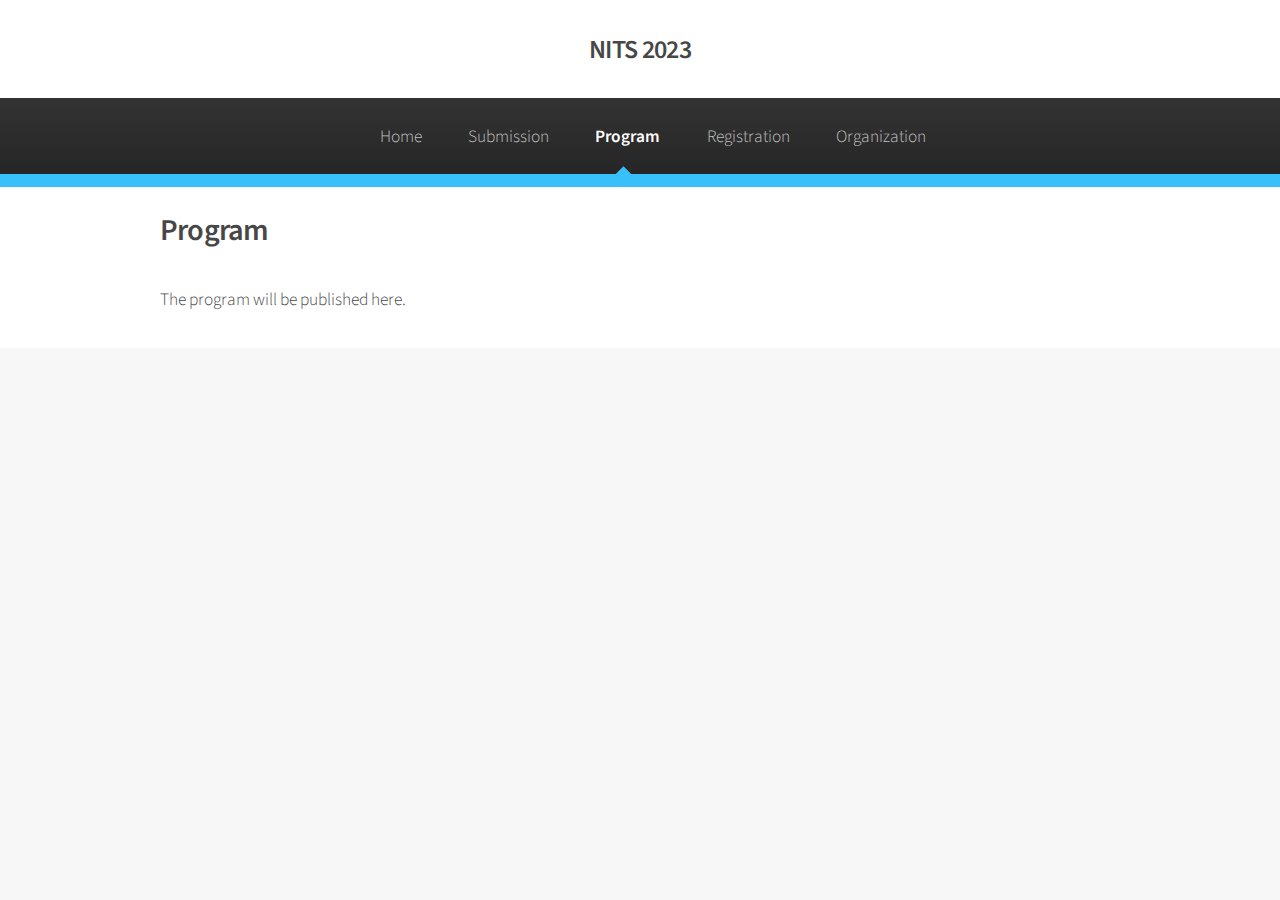
==== commit f7545b9d: "Update program.html" ====
--- a/program.html
+++ b/program.html
@@ -8,7 +8,7 @@
 
 <html>
 	<head>
-		<title>NITS 2022</title>
+		<title>NITS 2023</title>
 		<meta http-equiv="Cache-Control" content="no-cache, no-store, must-revalidate" />
 		<meta http-equiv="Pragma" content="no-cache" />
 		<meta http-equiv="Expires" content="0" />
@@ -25,7 +25,7 @@
 				<div id="header">
 
 					<!-- Logo -->
-						<h1><a href="index.html" id="logo">NITS 2022</a></h1>
+						<h1><a href="index.html" id="logo">NITS 2023</a></h1>
 
 					<!-- Nav -->
 					<nav id="nav">
@@ -52,280 +52,9 @@
 										<h2>Program</h2>
 									</header>
 									
-									<p>In the program, <b>WF</b> is short for the Weberfoyer, while <b>MLZ</b> is short for the Marie Lokezaal. Both are located in the Harmony Building.</p>
-									
-									<table>
-									
-									<tr>
-									<td><b>Time (CET)</b></td>
-									<td><b>Activity</b></td>
-									<td><b>Where?</b></td>
-									</tr>
-									
-									<tr>
-									<td>09:00 - 10:00</td>
-									<td>Registration & Coffee</td>
-									<td>WF</td>
-									</tr>
-									
-									<tr>
-									<td>10:00 - 10:15</td>
-									<td>Welcome talk (Objectives, Purpose, Aim & Vision)</td>
-									<td>1314.0014</td>
-									</tr>
-									
-									<tr>
-									<td>10:15 - 11:15</td>
-									<td>Oral Session I</td>
-									<td>1314.0014</td>
-									</tr>
-									
-									<tr>
-									<td>11:15 - 11:45</td>
-									<td>Coffee Break</td>
-									<td>WF</td>
-									</tr>
-									
-									<tr>
-									<td>11:45 - 13:00</td>
-									<td>Oral Session II</td>
-									<td>1314.0014</td>
-									</tr>
-
-									<tr>
-									<td>13:00 - 14:00</td>
-									<td>Lunch</td>
-									<td>WF</td>
-									</tr>
-									
-									<tr>
-									<td>14:00 - 15:00</td>
-									<td>Poster Session (7 posters)</td>
-									<td>WF</td>
-									</tr>
-									
-									<tr>
-									<td>15:00 - 16:00</td>
-									<td>Oral Session III</td>
-									<td>MLZ</td>
-									</tr>
-
-									<tr>
-									<td>16:00 - 16:30</td>
-									<td>Coffee Break</td>
-									<td>WF</td>
-									</tr>
-									
-									<tr>
-									<td>16:30 - 16:50</td>
-									<td>Oral Session IV</td>
-									<td>MLZ</td>
-									</tr>
-									
-									<tr>
-									<td>16:50 - 17:00</td>
-									<td>Closing Session</td>
-									<td>MLZ</td>
-									</tr>
-									
-									<tr>
-									<td>17:30 - 19:00</td>
-									<td>Social Event (optional)</td>
-									<td>Outside uni</td>
-									</tr>
-																																					
-									</table>
-									
-									<h3>Oral Session I: Audiovisual and accessibility (10:15-11:00 at 1314.0014)</h3>
-									<table>
-									
-									<tr>
-									<td>10:15 - 10:35</td>
-									<td><b>Gert Vercauteren, Nina Reviers and Kim Steyaert</b><br>
-									Interdisciplinarity in media accessibility. The case of machine translation of audio description from English into Dutch</td>
-									</tr>
-									
-									<tr>
-									<td>10:35 - 10:55</td>
-									<td>
-									<b>Yanou Van Gauwbergen, Isabelle Robert and Iris Schrijver</b>
-									<br>
-									When accessibility meets multimedia learning:<br> Effect of intralingual live subtitling on perception, performance and cognitive load in an EMI university lecture
-									</td>
-									</tr>
-									
-									<tr>
-									<td>10:55 - 11:15</td>
-									<td>
-									 <b>Susana Valdez, Hanna Pieta, Esther Torres-Simón and Rita Menezes</b>
-									<br>
-									 Investigating subtitlers’ and trainers’ beliefs about pivot templates in the Netherlands and Belgium - an exploratory survey study
-									</td>
-									</tr>
-									
-									</table>
-									
-									<h3>Oral Session II: Literary MT and syntatic similarity (11:45-13:05 at 1314.0014)</h3>
-									
-									<table>
-									
-								    <tr>
-									<td>11:45 - 12:05</td>
-									<td>
-									 <b>Lieve Macken, Joke Daems, Bram Vanroy and Arda Tezcan</b>
-									<br>
-									Machine Translation enhanced literary translation
-									</td>
-									</tr>
-									
-									<tr>
-									<td>12:05 - 12:25</td>
-									<td>
-									<b>Tim Van de Cruys</b>
-									<br>
-									Constraint-based Neural Architectures for the Translation of Literary Texts
-									</td>
-									</tr>									
+									<p>The program will be published here.</p>
 									
 									
-									<tr>
-									<td>12:25 - 12:45</td>
-									<td>
-									<b>Tia Nutters, Antonio Toral and Andreas van Cranenburgh</b>
-									<br>
-									Lost in literary machine translation? Explorations with more training data, literariness and going beyond isolated sentences
-									</td>
-									</tr>
-									
-									
-									<tr>
-									<td>12:45 - 13:05</td>
-									<td>
-									<b>Bram Vanroy, Orphée De Clercq, Arda Tezcan and Lieve Macken</b>
-									<br>
-									 Measuring cross-lingual syntactic similarity
-									</td>
-									</tr>
-									
-									</table>
-									
-									<h3>Poster session (14:00-15:00 at the Weberfoyer)</h3>
-									
-									<table>
-									
-									<tr>
-									<td>14:00 - 15:00</td>
-									<td>
-									<b>Esther Ploeger</b>
-									<br>
-									Reducing Translationese in Machine Translation without Synthetic Data
-									</td>
-									</tr>
-									
-									<tr>
-									<td>14:00 - 15:00</td>
-									<td>
-									<b>Margot Fonteyne, Maribel Montero Perez, Joke Daems and Lieve Macken</b>
-									<br>
-									Writing in a second Language with Machine translation (WiLMa)
-									</td>
-									</tr>
-									
-									<tr>
-									<td>14:00 - 15:00</td>
-									<td>
-									<b>Gabriele Sarti and Arianna Bisazza</b>
-									<br>
-									 InDeep × NMT: Empowering Human Translators via Interpretable Neural Machine Translation
-									</td>
-									</tr>
-									
-									<tr>
-									<td>14:00 - 15:00</td>
-									<td>
-									<b> Tim Van de Cruys</b>
-									<br>
-									Sign Language Translation: an Overview of the SignON Project
-									</td>
-									</tr>
-									
-									<tr>
-									<td>14:00 - 15:00</td>
-									<td>
-									<b>Ana Guerberof-Arenas and Antonio Toral</b>
-									<br>
-									 CREAMT: a project on translation creativity and the reader’s experience
-									</td>
-									</tr>
-									
-									<tr>
-									<td>14:00 - 15:00</td>
-									<td>
-									<b>Stella Linn</b>
-									<br>
-									 Machine vs human: translation procedures
-									</td>
-									</tr>
-									
-									<tr>
-									<td>14:00 - 15:00</td>
-									<td>
-									<b>Rik van Noord and Antonio Toral</b>
-									<br>
-									Creating, Evaluating and Enriching Parallel Corpora in the MaCoCu Project
-									</td>
-									</tr>
-									
-									</table>
-									
-									<h3>Oral Session III: Literacy, revision and training (15:00-16:00 at MLZ)</h3>
-									
-									<table>
-									
-									<tr>
-									<td>15:00 - 15:20</td>
-									<td>
-									<b>Aletta Dorst</b>
-									<br>
-									 Machine Translation Literacy for University Students
-									</td>
-									</tr>
-									
-									<tr>
-									<td>15:00 - 15:20</td>
-									<td>
-									<b>Alessandra Rossetti and Luuk Van Waes</b>
-									<br>
-									Text revision in a second language: Analysing the impact of training with keystroke logging and retrospective interviews
-									</td>
-									</tr>
-									
-									<tr>
-									<td>15:00 - 15:20</td>
-									<td>
-									<b> Ana Guerberof-Arenas</b>
-									<br>
-									Creative skills development: writing fiction in translation training
-									</td>
-									</tr>
-									
-									
-									</table>
-									
-									<h3>Oral Session IV: Translation Identity (16:30-16:50 at MLZ)</h3>
-									
-									<table>
-									
-									<tr>
-									<td>16:30 - 16:50</td>
-									<td>
-									<b>Haidee Kotze</b>
-									<br>
-									What we talk about when we talk about translation: Concepts of translation in identity work on Twitter
-									</td>
-									</tr>
-									
-									</table>
 								</article>
 
 						</div>
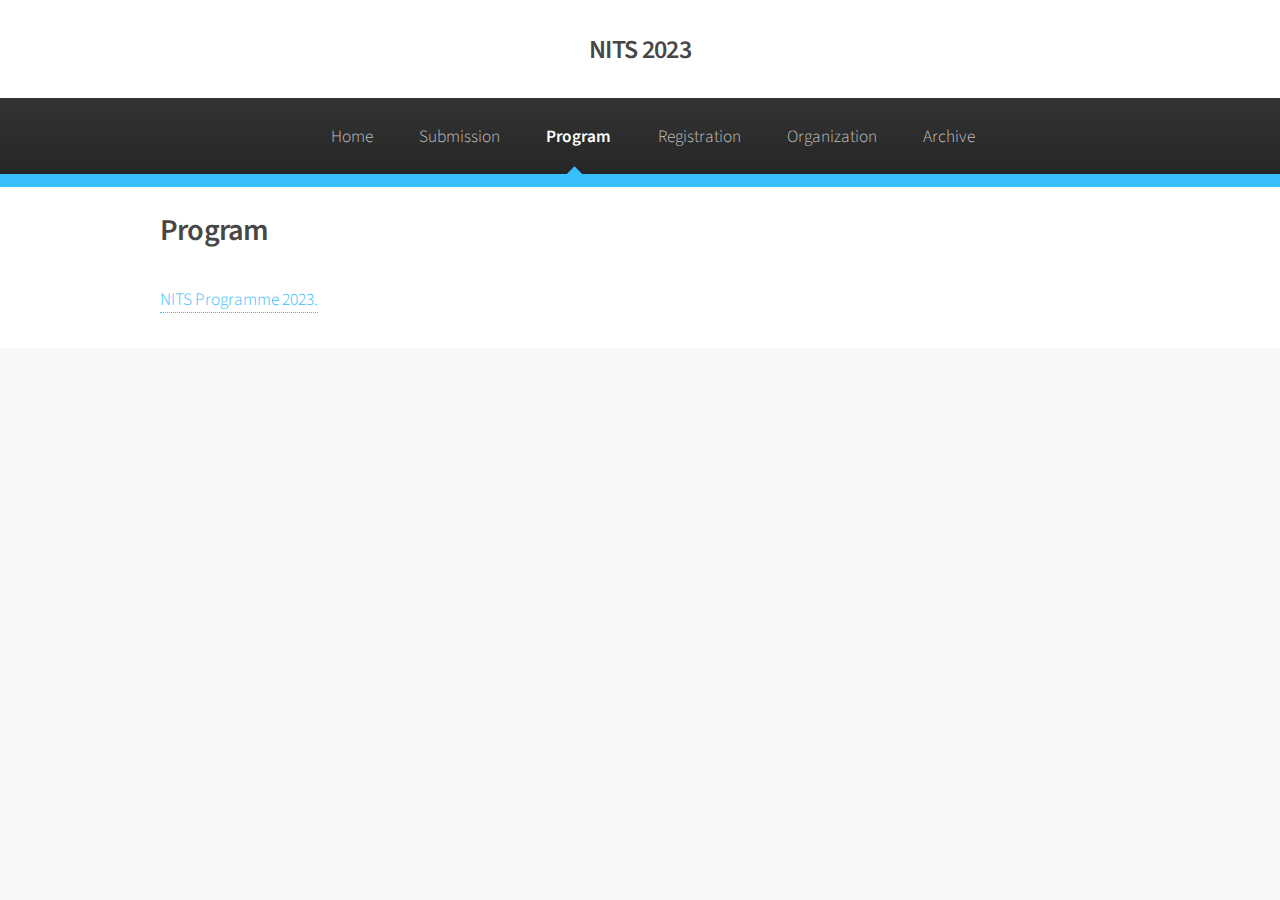
==== commit fda14b41: "Update program.html" ====
--- a/program.html
+++ b/program.html
@@ -35,6 +35,7 @@
 								<li class="current"><a href="program.html">Program</a></li>
 								<li><a href="registration.html">Registration</a></li>
 								<li><a href="organization.html">Organization</a></li>
+								<li><a href="archive.html">Archive</a></li>
 							</ul>
 						</nav>
 
@@ -52,7 +53,7 @@
 										<h2>Program</h2>
 									</header>
 									
-									<p>The program will be published here.</p>
+									<p><a href="nits2022.github.io/program/NITS Programme 2023.pdf" target="_blank">NITS Programme 2023.</a></p>
 									
 									
 								</article>
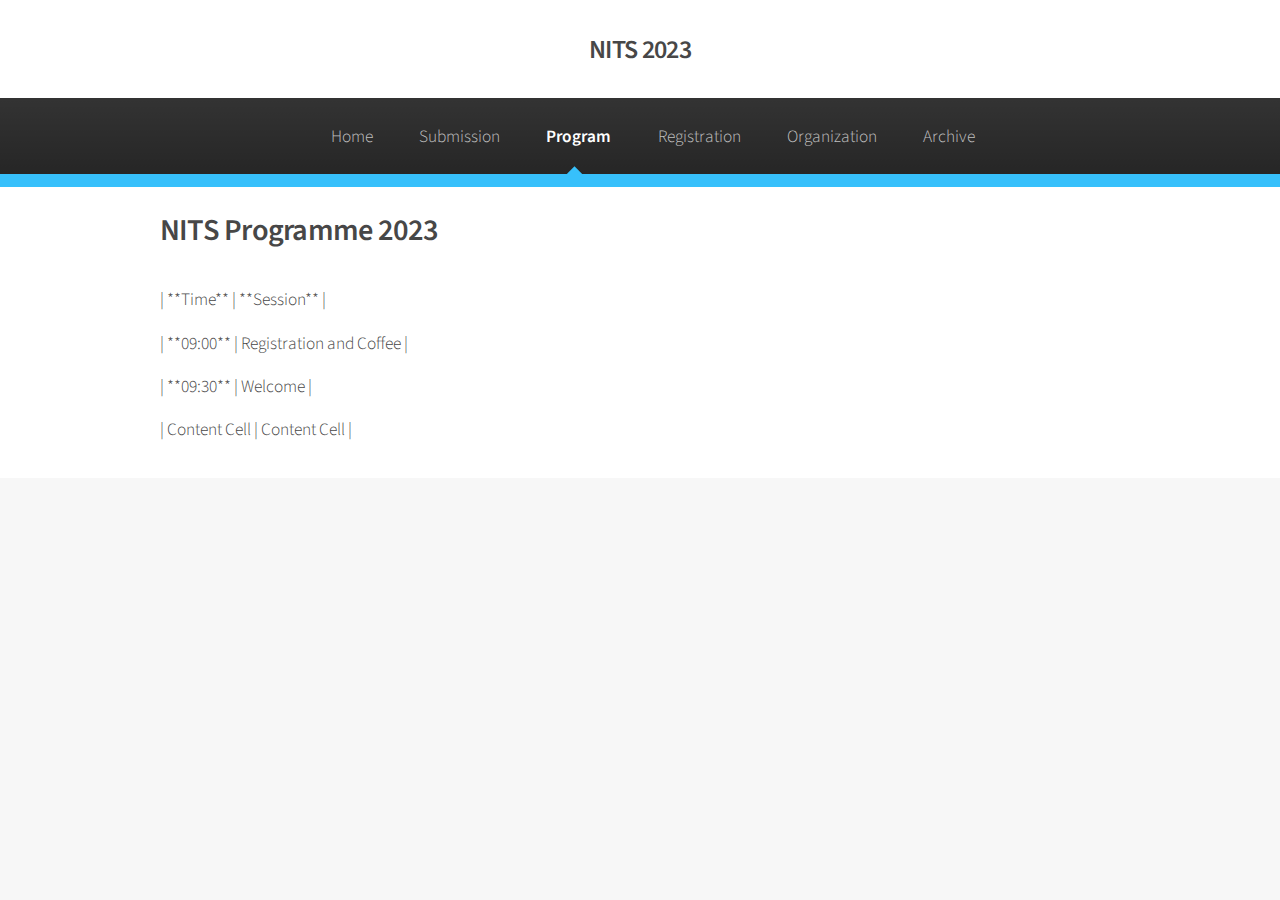
==== commit c73b2b35: "Update program.html" ====
--- a/program.html
+++ b/program.html
@@ -50,10 +50,23 @@
 
 								<article>
 									<header>
-										<h2>Program</h2>
+										<h2>NITS Programme 2023</h2>
 									</header>
 									
-									<p><a href="nits2022.github.io/program/NITS Programme 2023.pdf" target="_blank">NITS Programme 2023.</a></p>
+									
+									
+<p>  | **Time**  | **Session** | </p>
+<p>  | **09:00** | Registration and Coffee | </p>
+<p>  | **09:30**  | Welcome  | </p>
+<p>  | Content Cell  | Content Cell  | </p>
+									
+									
+									
+									
+									
+									
+									
+									
 									
 									
 								</article>
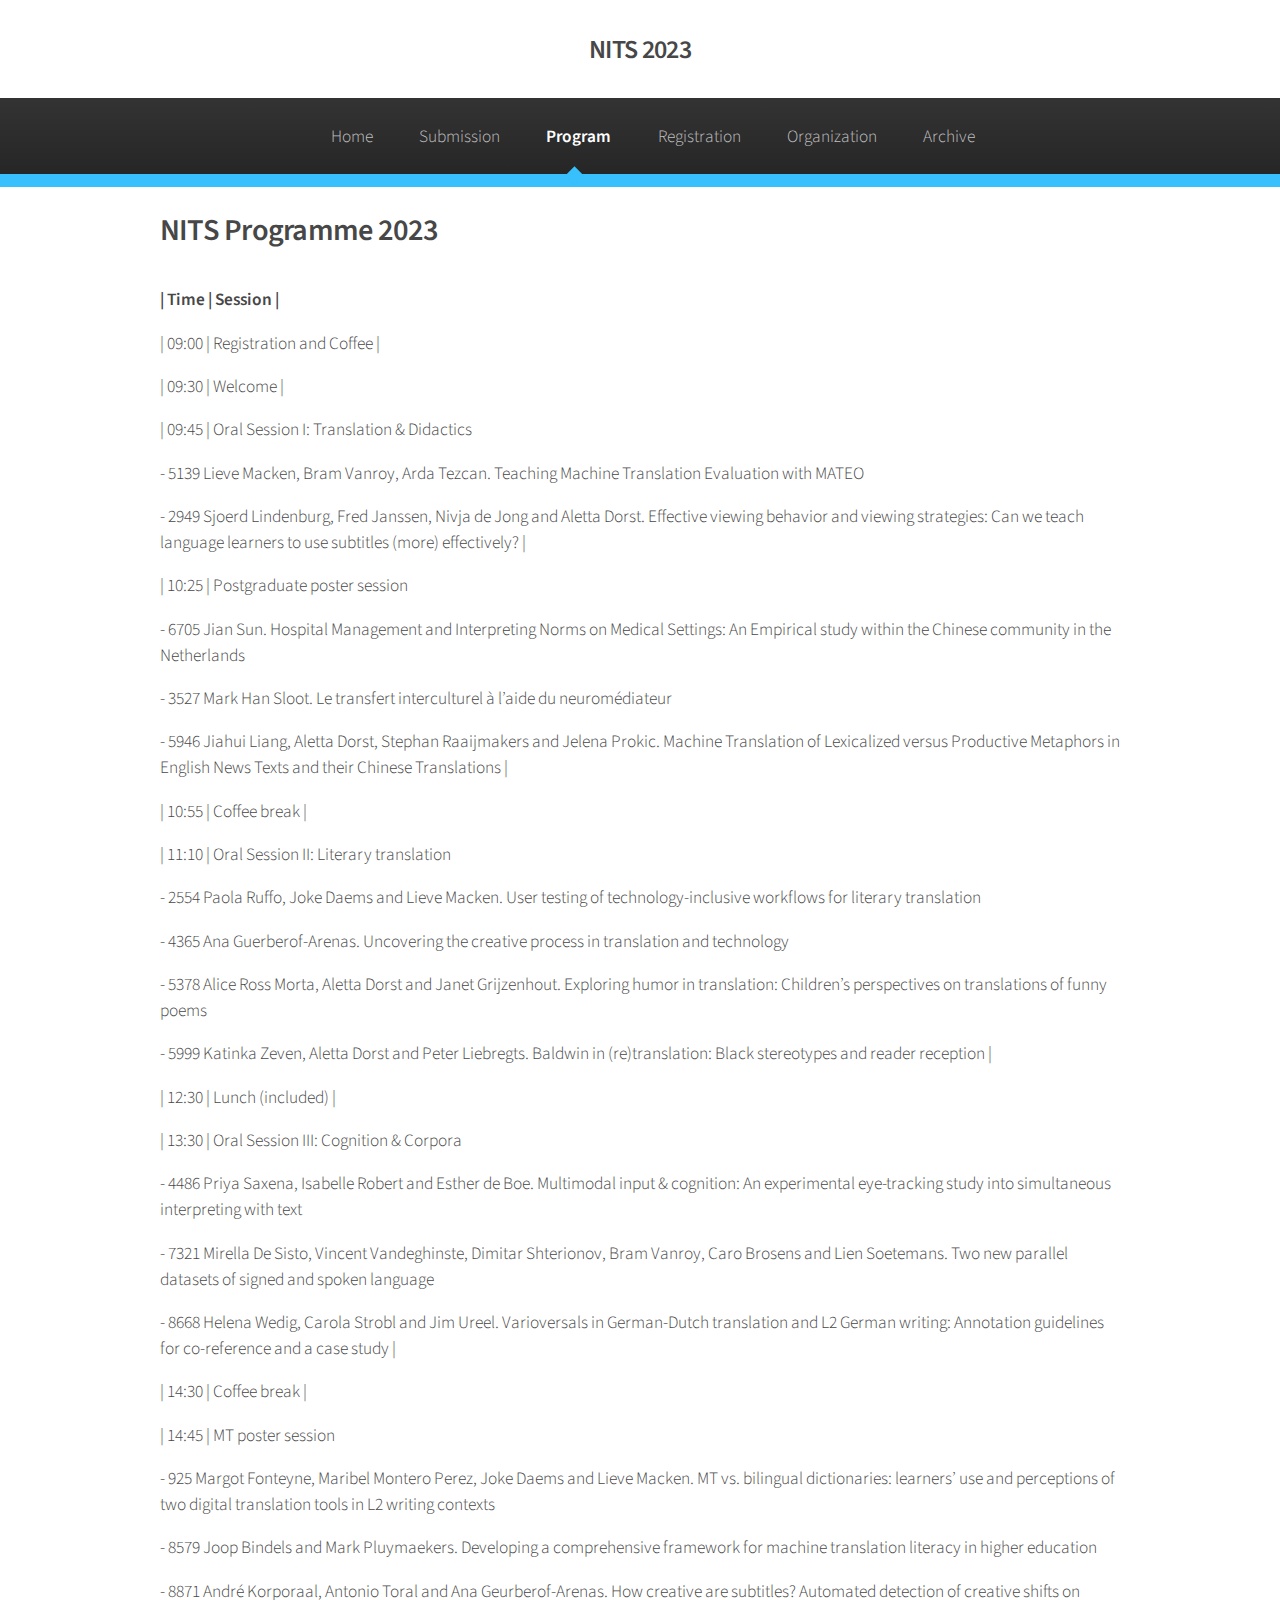
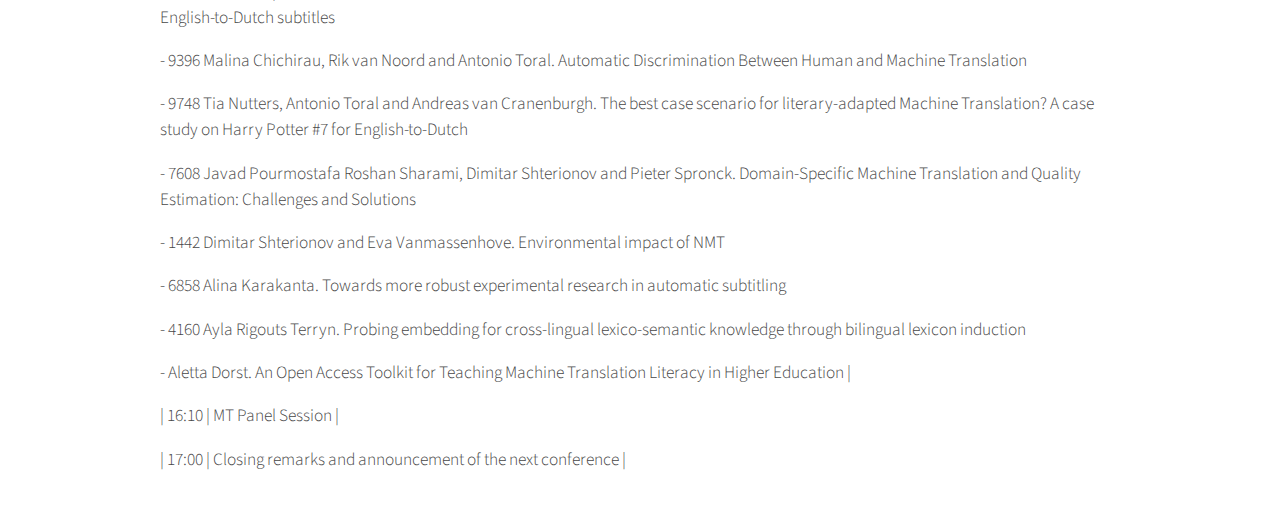
==== commit 677eaa54: "Update program.html" ====
--- a/program.html
+++ b/program.html
@@ -55,19 +55,46 @@
 									
 									
 									
-<p>  | **Time**  | **Session** | </p>
-<p>  | **09:00** | Registration and Coffee | </p>
-<p>  | **09:30**  | Welcome  | </p>
-<p>  | Content Cell  | Content Cell  | </p>
-									
-									
-									
-									
-									
-									
-									
-									
-									
+<p><b>  | Time  | Session | </b></p>
+<p>  | 09:00 | Registration and Coffee | </p>
+<p>  | 09:30  | Welcome  | </p>
+<p>  | 09:45 | Oral Session I: Translation & Didactics </p>
+<p>            - 5139 Lieve Macken, Bram Vanroy, Arda Tezcan. Teaching Machine Translation Evaluation with MATEO </p>
+<p>            - 2949 Sjoerd Lindenburg, Fred Janssen, Nivja de Jong and Aletta Dorst. Effective viewing behavior and viewing strategies: Can we teach language learners to use subtitles (more) effectively?
+  | </p>
+<p>  | 10:25 | Postgraduate poster session </p>
+<p> - 6705 Jian Sun. Hospital Management and Interpreting Norms on Medical Settings: An Empirical study within the Chinese community in the Netherlands </p>
+<p> - 3527 Mark Han Sloot. Le transfert interculturel à l’aide du neuromédiateur </p>
+<p> - 5946 Jiahui Liang, Aletta Dorst, Stephan Raaijmakers and Jelena Prokic. Machine Translation of Lexicalized versus Productive Metaphors in English News Texts and their Chinese Translations
+ | </p>									
+<p>  | 10:55 | Coffee break | </p>									
+<p>  | 11:10 | Oral Session II: Literary translation </p>
+<p> - 2554 Paola Ruffo, Joke Daems and Lieve Macken. User testing of technology-inclusive workflows for literary translation </p>
+<p> - 4365 Ana Guerberof-Arenas. Uncovering the creative process in translation and technology </p>
+<p> - 5378 Alice Ross Morta, Aletta Dorst and Janet Grijzenhout. Exploring humor in translation: Children’s perspectives on translations of funny poems </p>
+<p> - 5999 Katinka Zeven, Aletta Dorst and Peter Liebregts. Baldwin in (re)translation: Black stereotypes and reader reception
+ | </p>									
+<p>  | 12:30 | Lunch (included) | </p>									
+<p>  | 13:30 | Oral Session III: Cognition & Corpora </p>
+<p> - 4486 Priya Saxena, Isabelle Robert and Esther de Boe. Multimodal input & cognition: An experimental eye-tracking study into simultaneous interpreting with text </p>
+<p> - 7321 Mirella De Sisto, Vincent Vandeghinste, Dimitar Shterionov, Bram Vanroy, Caro Brosens and Lien Soetemans. Two new parallel datasets of signed and spoken language </p>
+<p> - 8668 Helena Wedig, Carola Strobl and Jim Ureel. Varioversals in German-Dutch translation and L2 German writing: Annotation guidelines for co-reference and a case study
+ | </p>									
+<p>  | 14:30 | Coffee break | </p>									
+<p>  | 14:45 | MT poster session </p>
+<p> - 925 Margot Fonteyne, Maribel Montero Perez, Joke Daems and Lieve Macken. MT vs. bilingual dictionaries: learners’ use and perceptions of two digital translation tools in L2 writing contexts </p>
+<p> - 8579 Joop Bindels and Mark Pluymaekers. Developing a comprehensive framework for machine translation literacy in higher education </p>  
+<p> - 8871 André Korporaal, Antonio Toral and Ana Geurberof-Arenas. How creative are subtitles? Automated detection of creative shifts on English-to-Dutch subtitles </p>
+<p> - 9396 Malina Chichirau, Rik van Noord and Antonio Toral. Automatic Discrimination Between Human and Machine Translation </p>
+<p> - 9748 Tia Nutters, Antonio Toral and Andreas van Cranenburgh. The best case scenario for literary-adapted Machine Translation? A case study on Harry Potter #7 for English-to-Dutch </p>
+<p> - 7608 Javad Pourmostafa Roshan Sharami, Dimitar Shterionov and Pieter Spronck. Domain-Specific Machine Translation and Quality Estimation: Challenges and Solutions </p>
+<p> - 1442 Dimitar Shterionov and Eva Vanmassenhove. Environmental impact of NMT </p>
+<p> - 6858 Alina Karakanta. Towards more robust experimental research in automatic subtitling </p>
+<p> - 4160 Ayla Rigouts Terryn. Probing embedding for cross-lingual lexico-semantic knowledge through bilingual lexicon induction </p>
+<p> - Aletta Dorst. An Open Access Toolkit for Teaching Machine Translation Literacy in Higher Education
+ | </p>									
+<p>  | 16:10 | MT Panel Session | </p>									
+<p>  | 17:00 | Closing remarks and announcement of the next conference | </p>									
 									
 								</article>
 
